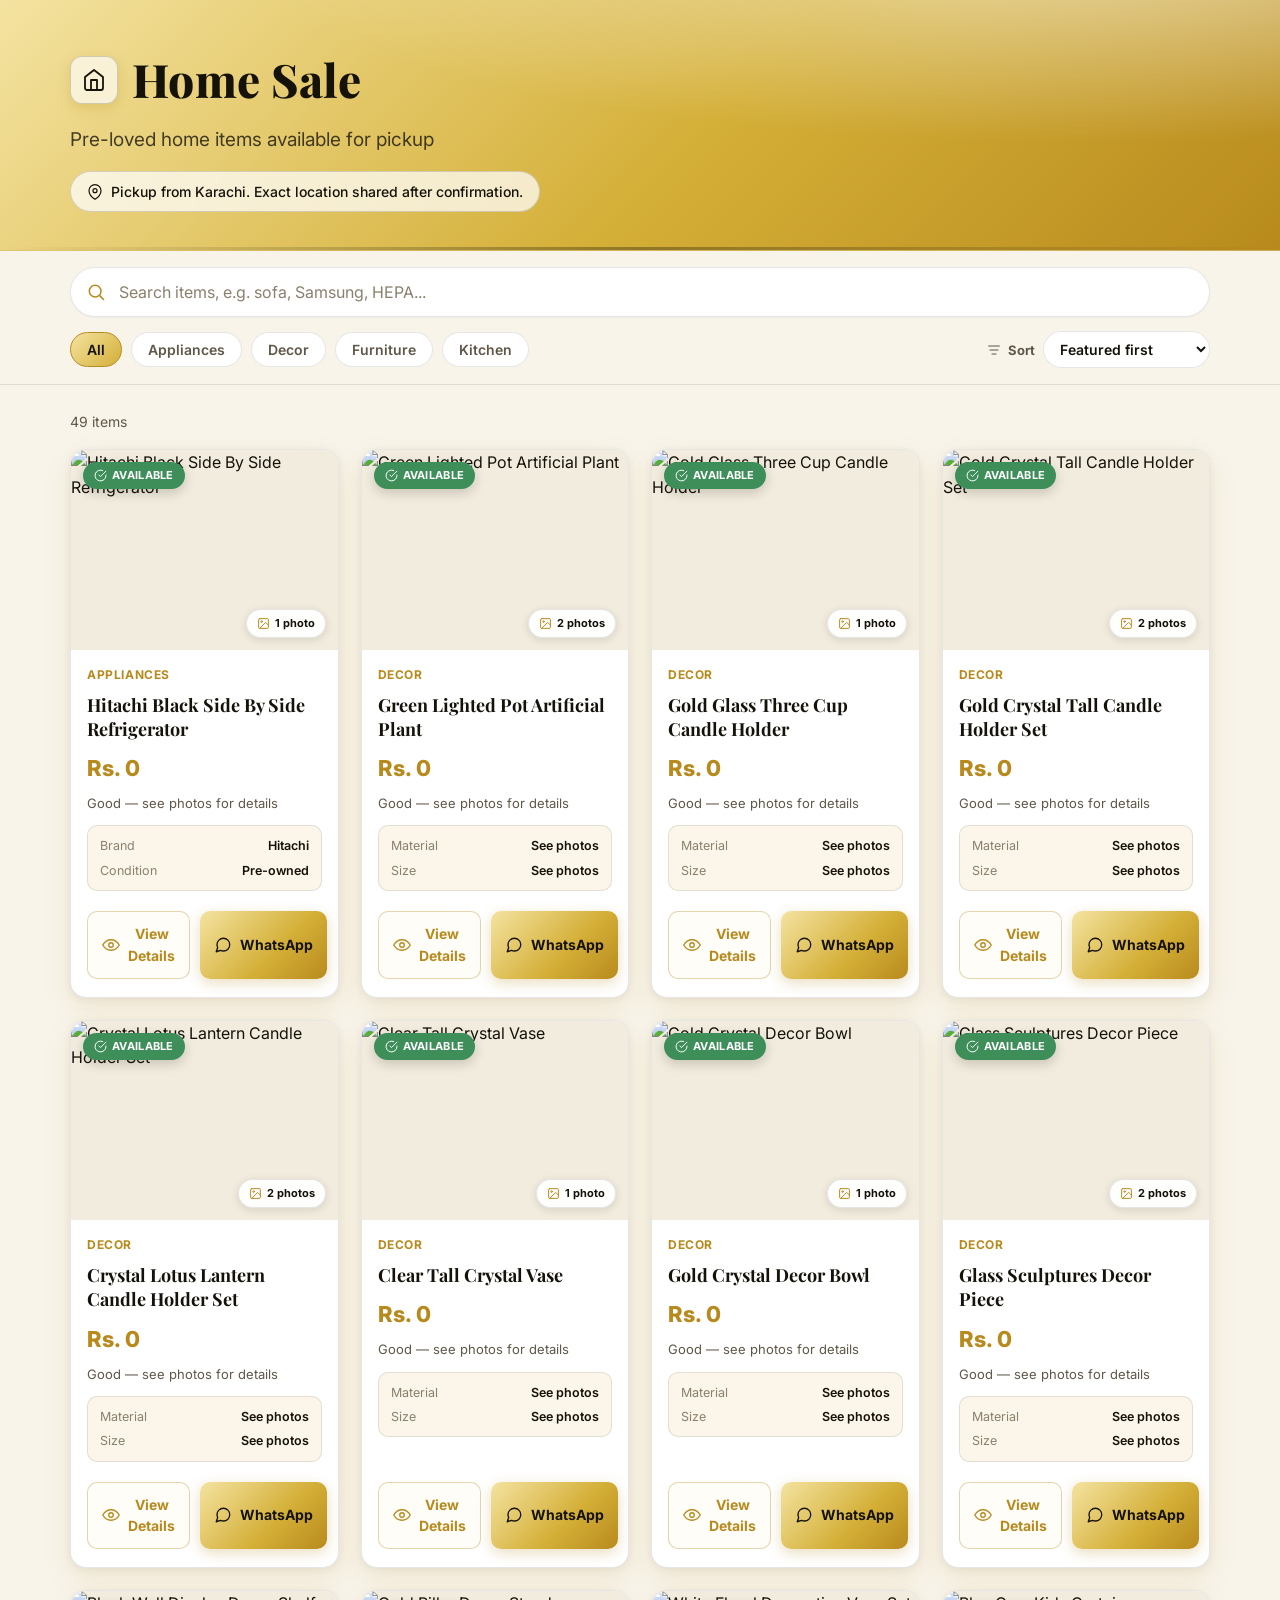
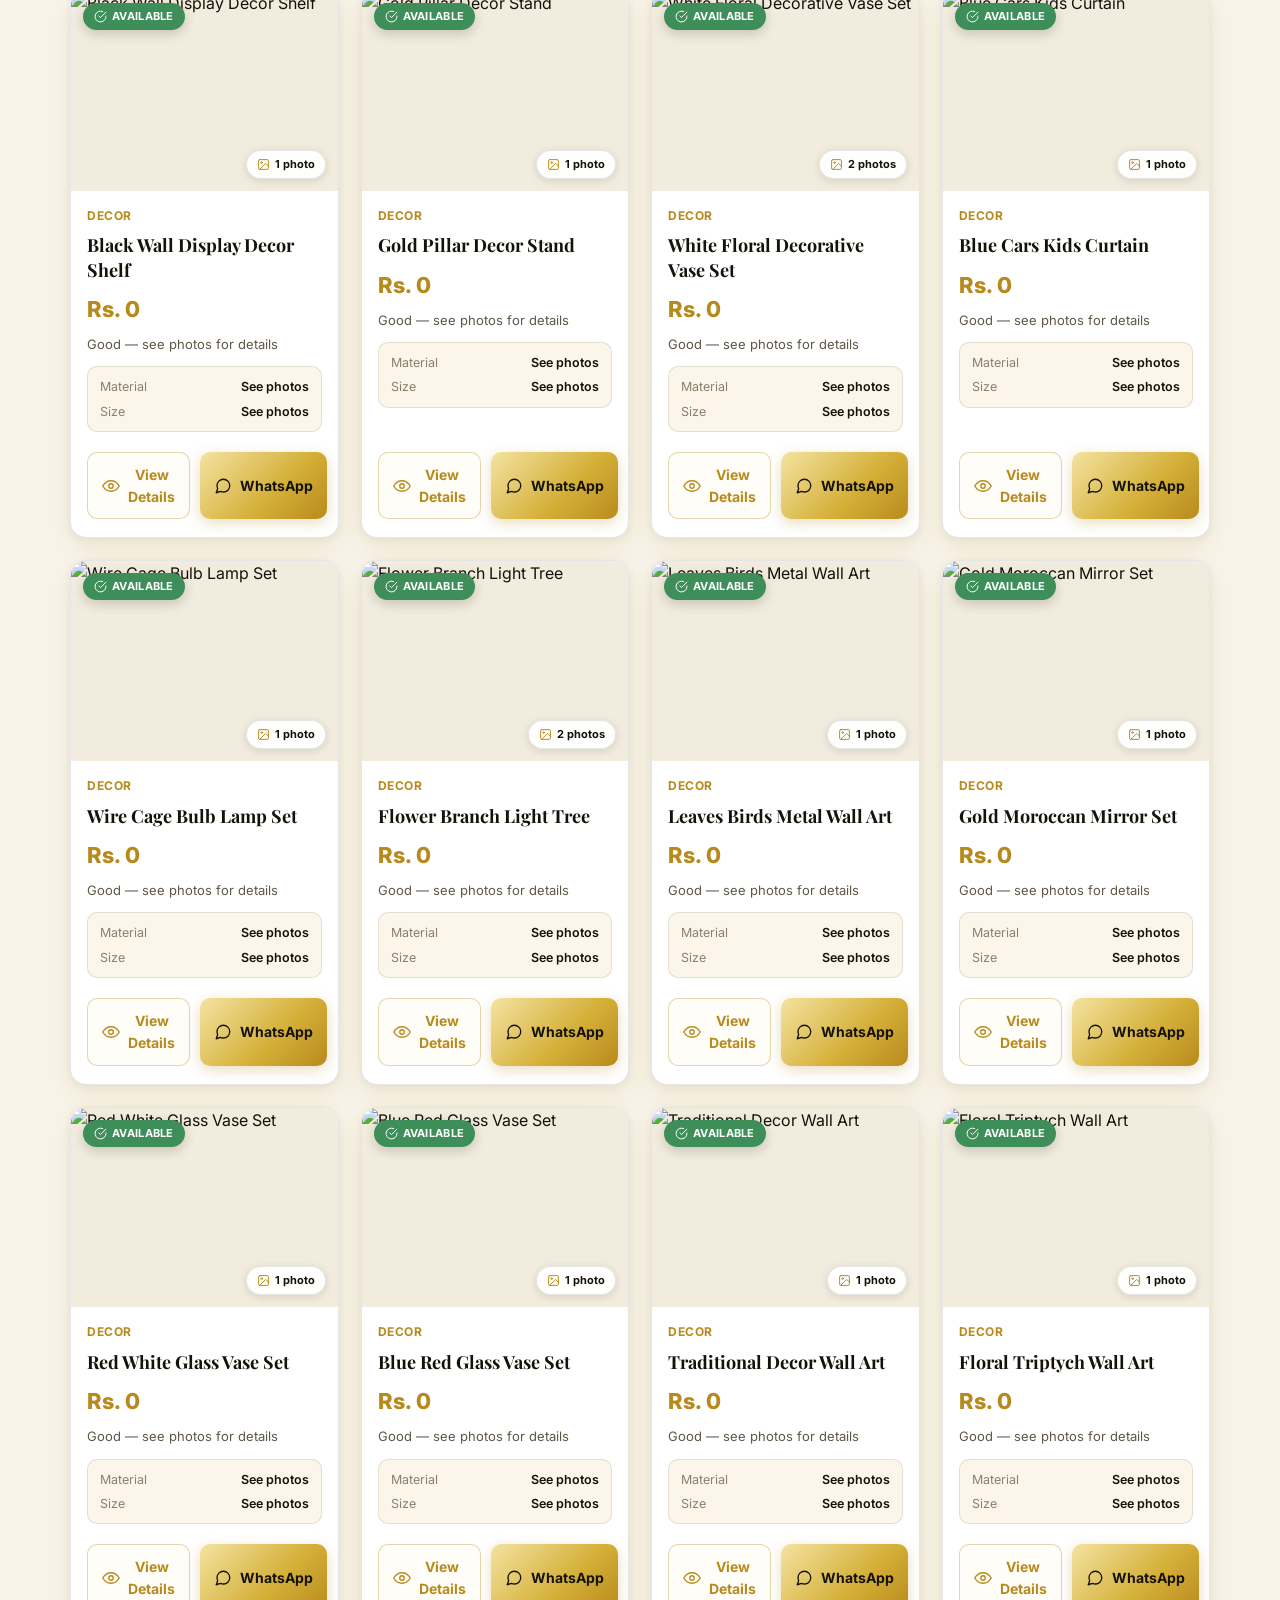
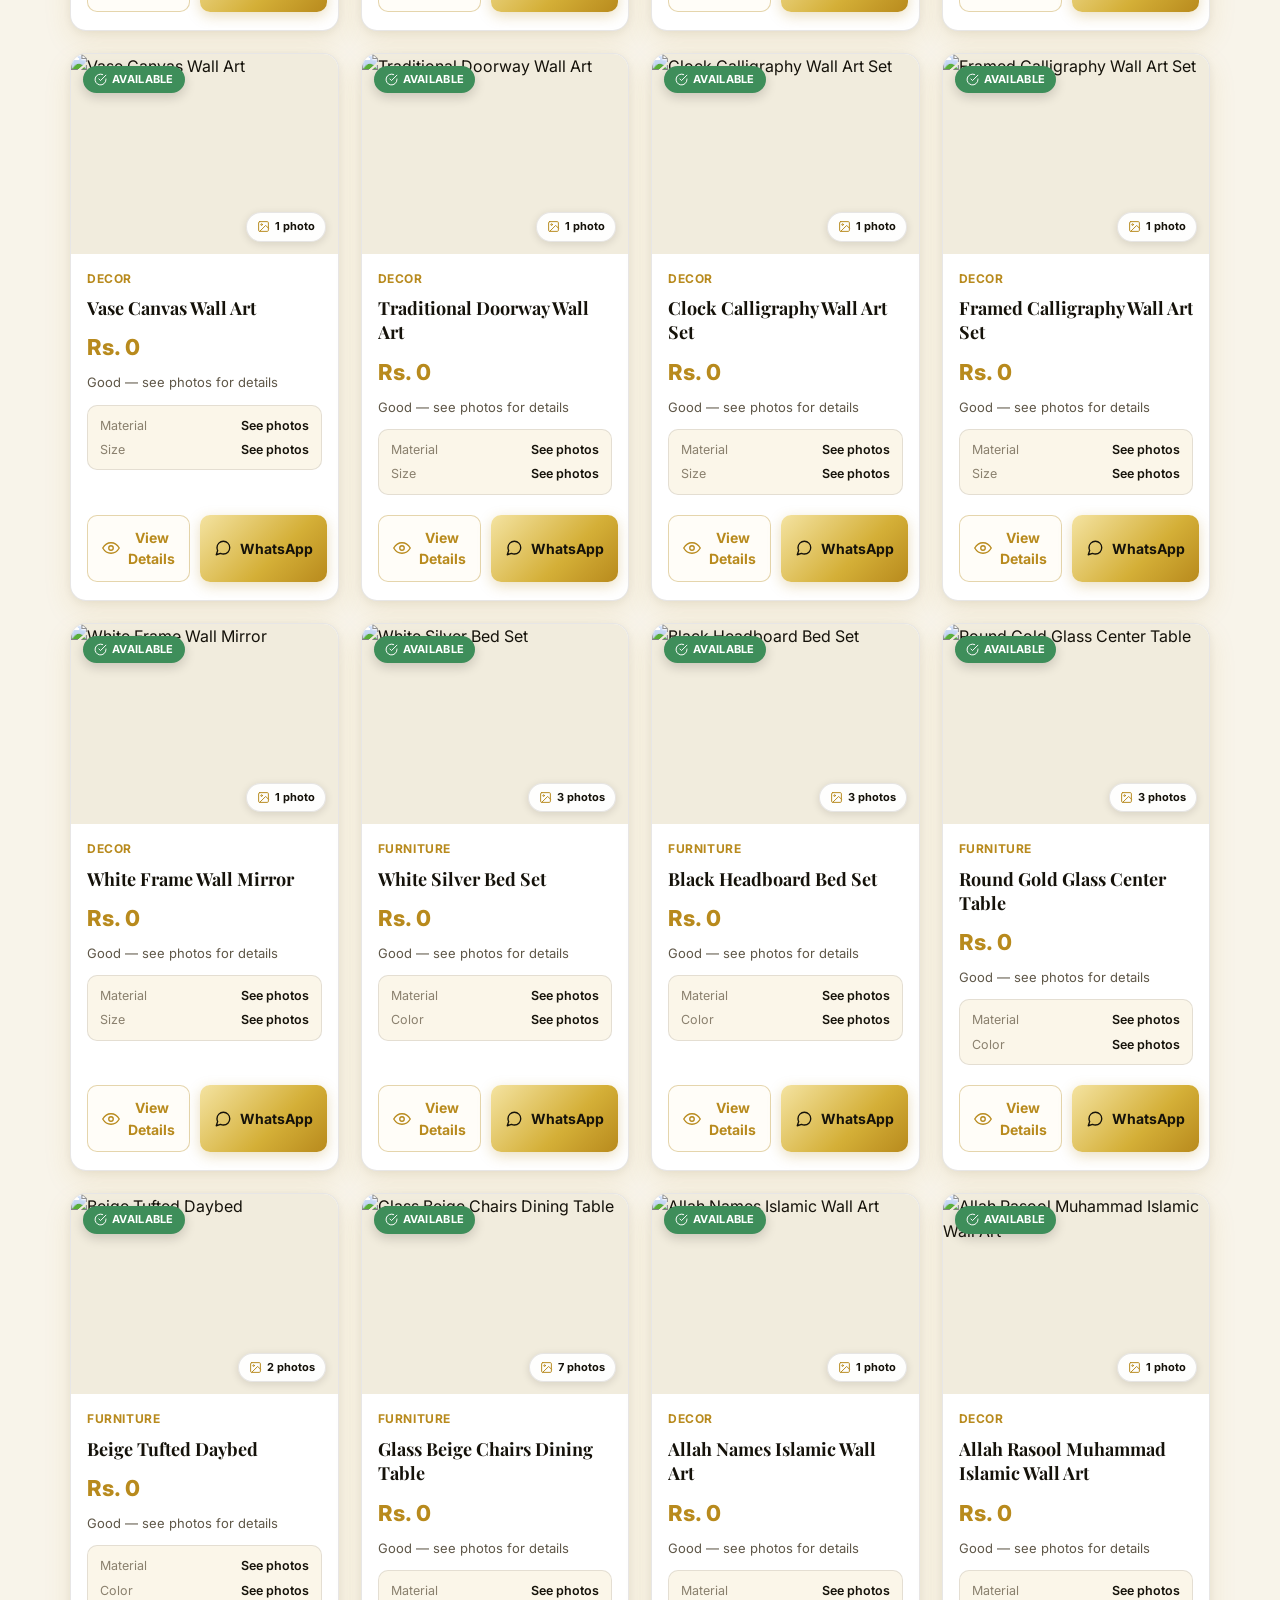
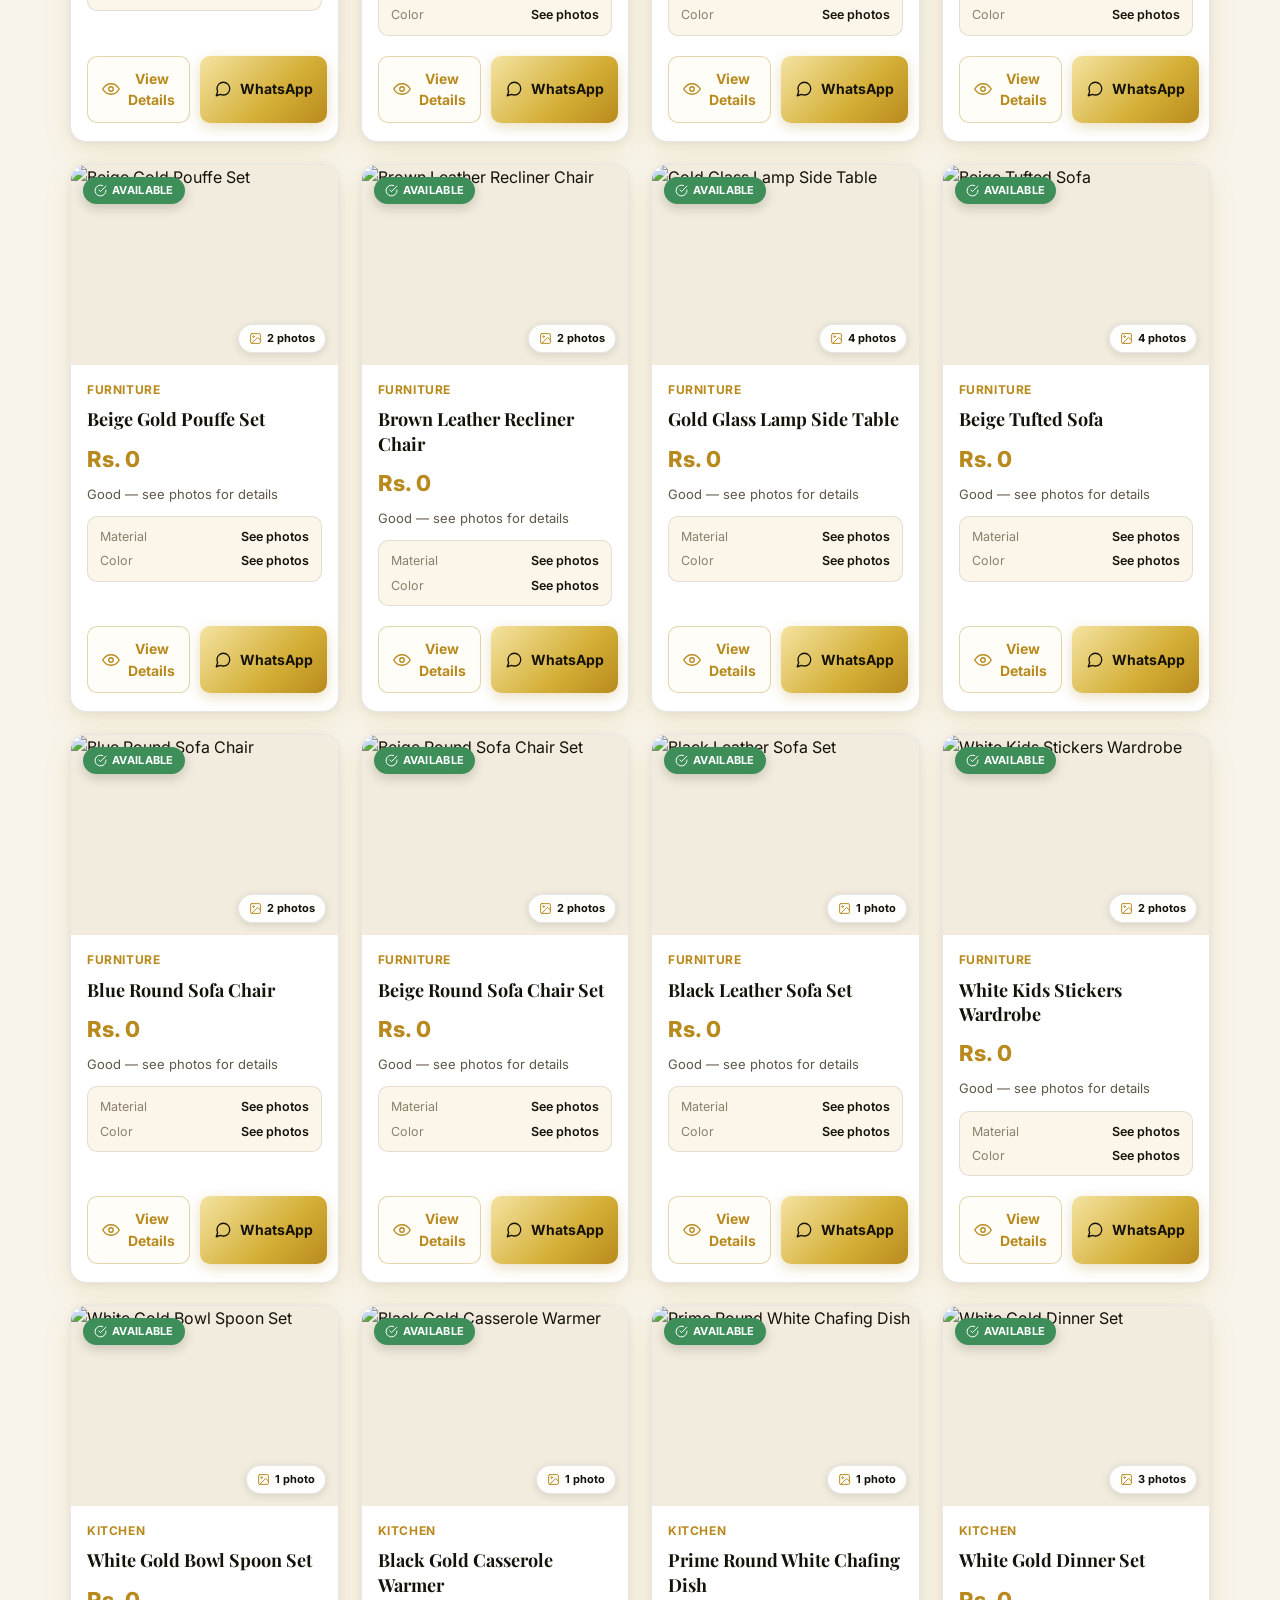
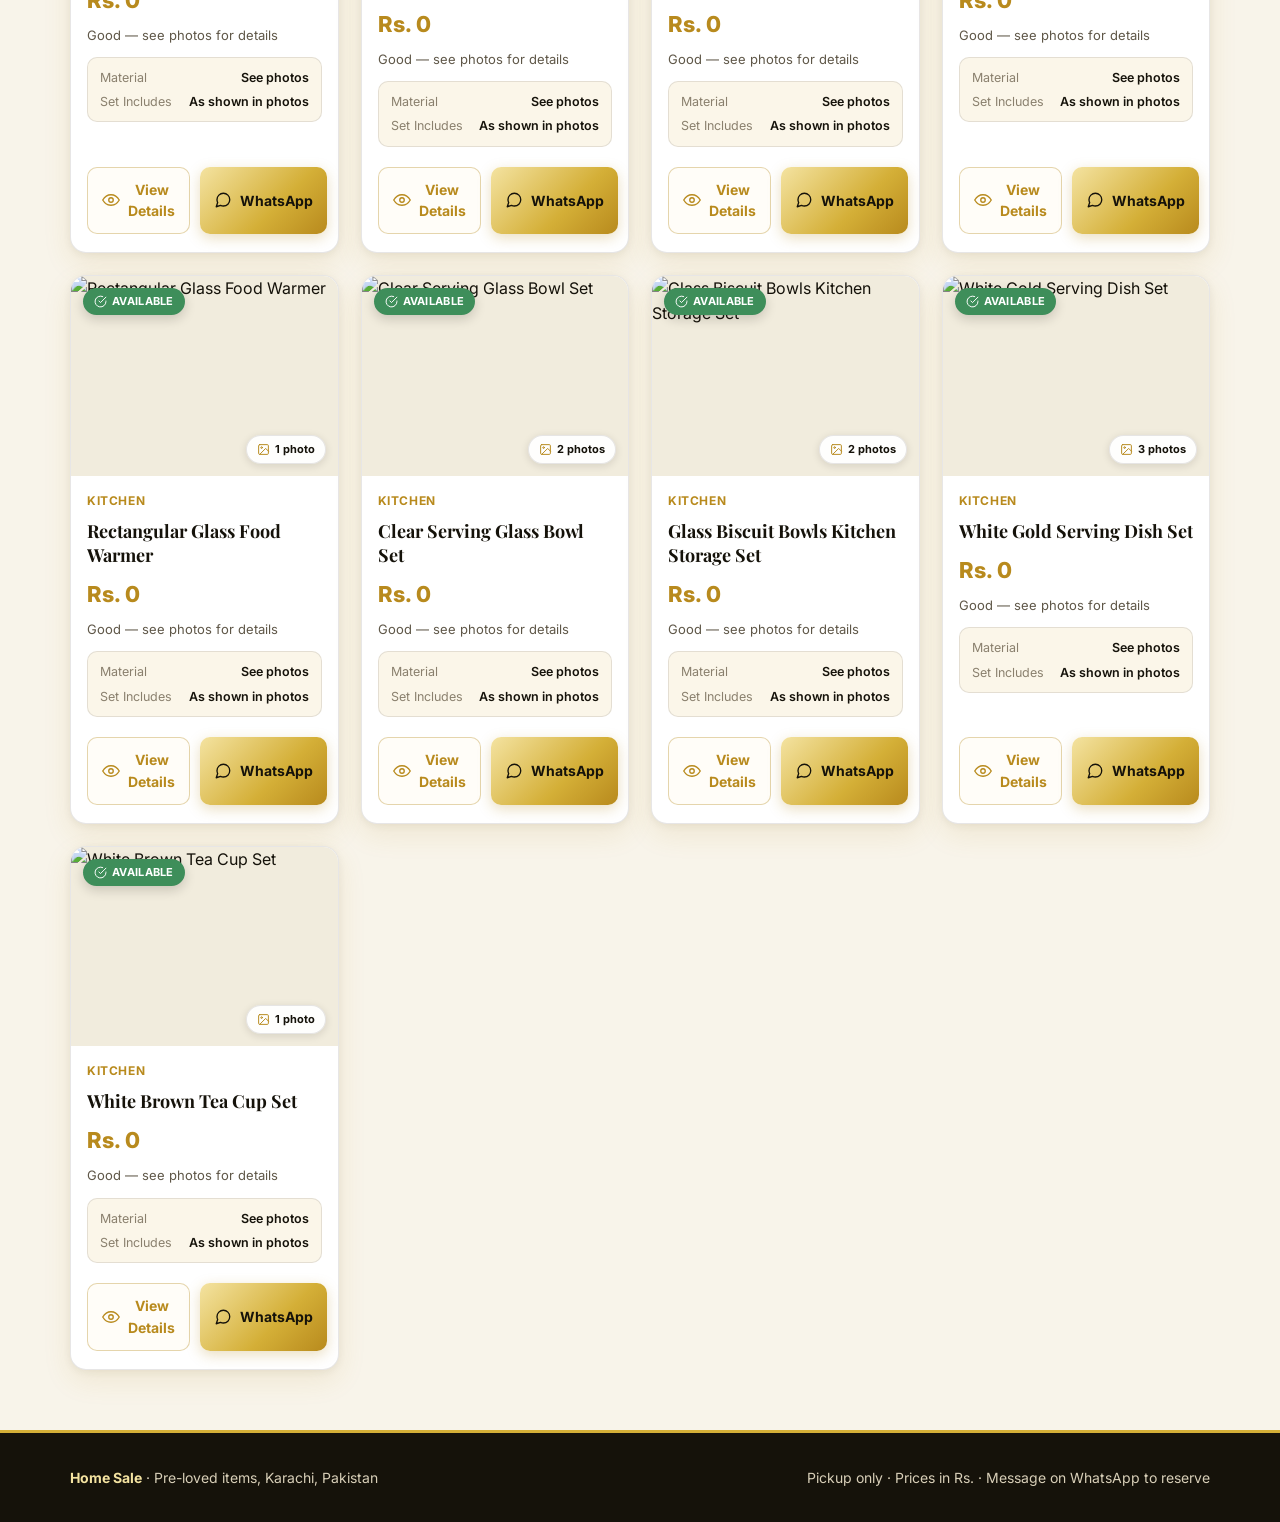
==== index.html @ 19047a4d "Add files via upload" ====
<!DOCTYPE html>
<html lang="en">
<head>
  <meta charset="UTF-8" />
  <meta name="viewport" content="width=device-width, initial-scale=1.0" />
  <title>Home Sale - Pre-loved home items in Karachi</title>
  <meta name="description" content="Pre-loved home items available for pickup in Karachi, Pakistan. Browse furniture, electronics, appliances and more." />
  <link rel="preconnect" href="https://fonts.googleapis.com" />
  <link rel="preconnect" href="https://fonts.gstatic.com" crossorigin />
  <link href="https://fonts.googleapis.com/css2?family=Inter:wght@400;500;600;700&family=Playfair+Display:wght@600;700;800&display=swap" rel="stylesheet" />
  <link rel="stylesheet" href="styles.css" />
</head>
<body>
  <header class="site-header">
    <div class="container">
      <div class="brand-row">
        <span class="brand-badge"><svg class="icon" width="24" height="24" viewBox="0 0 24 24" fill="none" stroke="currentColor" stroke-width="1.8" stroke-linecap="round" stroke-linejoin="round" aria-hidden="true" focusable="false"><path d="M3 9l9-7 9 7v11a2 2 0 0 1-2 2H5a2 2 0 0 1-2-2z"/><path d="M9 22V12h6v10"/></svg></span>
        <h1 class="site-title">Home Sale</h1>
      </div>
      <p class="site-subtitle">Pre-loved home items available for pickup</p>
      <span class="pickup-note" id="pickupNote"><svg class="icon" width="16" height="16" viewBox="0 0 24 24" fill="none" stroke="currentColor" stroke-width="1.8" stroke-linecap="round" stroke-linejoin="round" aria-hidden="true" focusable="false"><path d="M21 10c0 7-9 13-9 13s-9-6-9-13a9 9 0 0 1 18 0z"/><circle cx="12" cy="10" r="3"/></svg> Pickup from Karachi. Exact location shared after confirmation.</span>
    </div>
  </header>

  <section class="controls">
    <div class="container">
      <div class="search-wrap">
        <span class="search-icon"><svg class="icon" width="20" height="20" viewBox="0 0 24 24" fill="none" stroke="currentColor" stroke-width="1.8" stroke-linecap="round" stroke-linejoin="round" aria-hidden="true" focusable="false"><circle cx="11" cy="11" r="7"/><line x1="21" y1="21" x2="16.65" y2="16.65"/></svg></span>
        <input type="search" id="searchInput" placeholder="Search items, e.g. sofa, Samsung, HEPA..." autocomplete="off" />
      </div>
      <div class="controls-row">
        <div class="category-filters" id="categoryFilters"></div>
        <div class="sort-wrap">
          <label for="sortSelect"><svg class="icon" width="16" height="16" viewBox="0 0 24 24" fill="none" stroke="currentColor" stroke-width="1.8" stroke-linecap="round" stroke-linejoin="round" aria-hidden="true" focusable="false"><path d="M4 6h16M6 12h12M9 18h6"/></svg> Sort</label>
          <select id="sortSelect">
            <option value="featured">Featured first</option>
            <option value="price-asc">Price: low to high</option>
            <option value="price-desc">Price: high to low</option>
            <option value="newest">Newest first</option>
            <option value="available">Available first</option>
          </select>
        </div>
      </div>
    </div>
  </section>

  <main class="container">
    <p class="results-meta" id="resultsMeta"></p>
    <div class="product-grid" id="productGrid">
      <div class="state-msg"><h3>Loading items...</h3></div>
    </div>
  </main>

  <footer class="site-footer">
    <div class="container footer-inner">
      <div><strong>Home Sale</strong> &middot; Pre-loved items, Karachi, Pakistan</div>
      <div>Pickup only &middot; Prices in Rs. &middot; Message on WhatsApp to reserve</div>
    </div>
  </footer>

  <script src="icons.js"></script>
  <script src="script.js"></script>
</body>
</html>
---- styles.css ----
:root {
  /* Light luxury base */
  --bg: #F8F4EA;
  --surface: #FFFFFF;
  --surface-2: #FFFDF8;
  --elev: #FBF6E9;

  /* Gold system */
  --gold: #D4AF37;
  --gold-deep: #B88A1D;
  --gold-soft: #F4E3A1;
  --champagne: #EAD28A;
  --gold-tint: rgba(212, 175, 55, 0.12);
  --gold-tint-2: rgba(212, 175, 55, 0.20);

  /* Ink / text */
  --ink: #15120A;
  --muted: #5F5748;
  --muted-2: #8A806E;

  /* Borders + shadows */
  --line: rgba(21, 18, 10, 0.10);
  --line-soft: rgba(21, 18, 10, 0.08);
  --line-gold: rgba(180, 138, 29, 0.35);
  --gold-shadow: rgba(180, 138, 29, 0.18);

  /* Status */
  --available: #3E8E5A;
  --reserved: #C99A2E;
  --sold: #B0413A;

  --whatsapp: linear-gradient(135deg, #F4E3A1 0%, #D4AF37 60%, #B88A1D 100%);

  --shadow: 0 10px 28px rgba(180, 138, 29, 0.12), 0 2px 8px rgba(21, 18, 10, 0.06);
  --shadow-lg: 0 20px 50px rgba(180, 138, 29, 0.22), 0 6px 16px rgba(21, 18, 10, 0.08);
  --radius: 16px;
  --radius-sm: 10px;
  --maxw: 1180px;
  --font-heading: "Playfair Display", Georgia, "Times New Roman", serif;
  --font-body: "Inter", Arial, sans-serif;
}

* { box-sizing: border-box; }

html { scroll-behavior: smooth; }

body {
  margin: 0;
  font-family: var(--font-body);
  color: var(--ink);
  background: var(--bg);
  line-height: 1.55;
  -webkit-font-smoothing: antialiased;
  overflow-x: clip;
}

img { display: block; max-width: 100%; }
a { color: inherit; text-decoration: none; }
button { font-family: var(--font-body); cursor: pointer; }

h1, h2, h3 {
  font-family: var(--font-heading);
  font-weight: 700;
}

.container {
  width: 100%;
  max-width: var(--maxw);
  margin: 0 auto;
  padding: 0 20px;
}

/* ---------- Icons ---------- */
.icon {
  display: inline-block;
  vertical-align: middle;
  flex: 0 0 auto;
}

/* ---------- Header / hero ---------- */
.site-header {
  position: relative;
  background:
    radial-gradient(120% 140% at 85% -20%, rgba(255, 255, 255, 0.55), transparent 55%),
    linear-gradient(135deg, #F4E3A1 0%, #D4AF37 55%, #B88A1D 100%);
  color: var(--ink);
  padding: 44px 0 38px;
  overflow: hidden;
  border-bottom: 1px solid var(--line-gold);
}
.site-header::after {
  content: "";
  position: absolute;
  left: 0;
  bottom: 0;
  width: 100%;
  height: 3px;
  background: linear-gradient(90deg, transparent, #15120A, transparent);
  opacity: 0.35;
}
.brand-row {
  display: flex;
  align-items: center;
  gap: 14px;
  margin-bottom: 10px;
}
.brand-badge {
  display: inline-flex;
  align-items: center;
  justify-content: center;
  width: 48px;
  height: 48px;
  border-radius: 12px;
  background: rgba(255, 255, 255, 0.65);
  border: 1px solid rgba(21, 18, 10, 0.18);
  color: #15120A;
  box-shadow: 0 4px 12px rgba(180, 138, 29, 0.25);
}
.site-title {
  margin: 0;
  font-family: var(--font-heading);
  font-size: clamp(30px, 5vw, 46px);
  font-weight: 800;
  letter-spacing: 0.3px;
  color: #15120A;
}
.site-subtitle {
  margin: 4px 0 16px;
  font-size: clamp(15px, 2.6vw, 19px);
  color: rgba(21, 18, 10, 0.78);
  max-width: 640px;
}
.pickup-note {
  display: inline-flex;
  align-items: center;
  gap: 8px;
  background: rgba(255, 255, 255, 0.72);
  border: 1px solid rgba(21, 18, 10, 0.16);
  color: #15120A;
  padding: 9px 16px;
  border-radius: 999px;
  font-size: 14px;
  font-weight: 500;
}

/* ---------- Controls ---------- */
.controls {
  position: sticky;
  top: 0;
  z-index: 20;
  background: rgba(248, 244, 234, 0.92);
  backdrop-filter: blur(10px);
  border-bottom: 1px solid var(--line);
  padding: 16px 0;
  margin-bottom: 26px;
}
.search-wrap { position: relative; margin-bottom: 14px; }
.search-wrap .search-icon {
  position: absolute;
  left: 16px;
  top: 50%;
  transform: translateY(-50%);
  color: var(--gold-deep);
  display: inline-flex;
  pointer-events: none;
}
#searchInput {
  width: 100%;
  padding: 14px 16px 14px 48px;
  font-size: 16px;
  color: var(--ink);
  border: 1px solid var(--line);
  border-radius: 999px;
  background: var(--surface);
  outline: none;
  box-shadow: 0 1px 2px rgba(21, 18, 10, 0.04);
  transition: border-color .2s, box-shadow .2s;
}
#searchInput::placeholder { color: var(--muted-2); }
#searchInput:focus {
  border-color: var(--gold);
  box-shadow: 0 0 0 4px var(--gold-tint);
}
.controls-row {
  display: flex;
  flex-wrap: wrap;
  gap: 12px;
  align-items: center;
  justify-content: space-between;
}
.category-filters {
  display: flex;
  flex-wrap: wrap;
  gap: 9px;
  flex: 1;
}
.chip {
  border: 1px solid var(--line);
  background: var(--surface);
  color: var(--muted);
  padding: 8px 16px;
  border-radius: 999px;
  font-size: 14px;
  font-weight: 600;
  transition: all .18s ease;
  white-space: nowrap;
}
.chip:hover { border-color: var(--gold); color: var(--gold-deep); }
.chip.active {
  background: linear-gradient(135deg, var(--gold-soft), var(--gold));
  border-color: var(--gold-deep);
  color: #15120A;
}
.sort-wrap {
  display: flex;
  align-items: center;
  gap: 8px;
  white-space: nowrap;
}
.sort-wrap label {
  display: inline-flex;
  align-items: center;
  gap: 6px;
  font-size: 13px;
  font-weight: 700;
  color: var(--muted);
}
.sort-wrap select {
  width: auto;
  padding: 8px 12px;
  border-radius: 999px;
  font-weight: 600;
  font-size: 14px;
}

.results-meta {
  color: var(--muted);
  font-size: 14px;
  margin: 0 0 16px;
}

/* ---------- Product grid ---------- */
.product-grid {
  display: grid;
  grid-template-columns: repeat(auto-fill, minmax(260px, 1fr));
  gap: 22px;
  padding-bottom: 60px;
}
.card {
  background: var(--surface);
  border: 1px solid var(--line);
  border-radius: var(--radius);
  overflow: hidden;
  display: flex;
  flex-direction: column;
  box-shadow: var(--shadow);
  transition: transform .22s ease, box-shadow .22s ease, border-color .22s ease;
}
.card:hover {
  transform: translateY(-6px);
  box-shadow: var(--shadow-lg);
  border-color: var(--line-gold);
}
.card-media {
  position: relative;
  aspect-ratio: 4 / 3;
  background: #F1ECDD;
  cursor: pointer;
  overflow: hidden;
}
.card-media img {
  width: 100%;
  height: 100%;
  object-fit: cover;
  object-position: center;
  display: block;
  transition: transform .35s ease;
}
.card-photo-count {
  position: absolute;
  bottom: 12px;
  right: 12px;
  display: inline-flex;
  align-items: center;
  gap: 5px;
  padding: 5px 10px;
  border-radius: 999px;
  font-size: 11px;
  font-weight: 700;
  color: var(--ink);
  background: rgba(255, 255, 255, 0.92);
  border: 1px solid var(--line);
  box-shadow: 0 2px 8px rgba(21, 18, 10, 0.12);
}
.card-photo-count .icon { color: var(--gold-deep); flex-shrink: 0; }
.card:hover .card-media img { transform: scale(1.05); }

.status-badge {
  position: absolute;
  top: 12px;
  left: 12px;
  display: inline-flex;
  align-items: center;
  gap: 5px;
  padding: 5px 11px;
  border-radius: 999px;
  font-size: 11px;
  font-weight: 700;
  color: #fff;
  letter-spacing: .3px;
  text-transform: uppercase;
  box-shadow: 0 4px 12px rgba(21,18,10,.18);
}
.status-available { background: var(--available); }
.status-reserved { background: var(--reserved); }
.status-sold { background: var(--sold); }

.featured-tag {
  position: absolute;
  top: 12px;
  right: 12px;
  display: inline-flex;
  align-items: center;
  gap: 5px;
  padding: 5px 11px;
  border-radius: 999px;
  font-size: 11px;
  font-weight: 800;
  letter-spacing: .3px;
  text-transform: uppercase;
  color: #15120A;
  background: linear-gradient(135deg, var(--gold-soft), var(--gold));
  border: 1px solid var(--gold-deep);
  box-shadow: 0 4px 12px rgba(180,138,29,.28);
}

.card-body {
  padding: 16px 16px 18px;
  display: flex;
  flex-direction: column;
  gap: 8px;
  flex: 1;
}
.card-category {
  font-size: 12px;
  font-weight: 700;
  color: var(--gold-deep);
  text-transform: uppercase;
  letter-spacing: .6px;
}
.card-title {
  margin: 0;
  font-family: var(--font-heading);
  font-size: 18px;
  font-weight: 700;
  line-height: 1.35;
  cursor: pointer;
  color: var(--ink);
  overflow-wrap: anywhere;
  display: -webkit-box;
  -webkit-line-clamp: 2;
  -webkit-box-orient: vertical;
  overflow: hidden;
}
.card-title:hover { color: var(--gold-deep); }
.card-condition {
  font-size: 13px;
  color: var(--muted);
  margin: 0;
}
.card-price {
  font-size: 22px;
  font-weight: 800;
  margin-top: 2px;
  color: var(--gold-deep);
  font-family: var(--font-body);
}
.card-price .cur { font-size: 14px; color: var(--muted); font-weight: 700; }
.card-specs {
  list-style: none;
  margin: 4px 0 2px;
  padding: 10px 12px;
  display: grid;
  gap: 5px;
  background: var(--elev);
  border: 1px solid var(--line);
  border-radius: 10px;
  font-size: 12.5px;
}
.card-specs li {
  display: flex;
  justify-content: space-between;
  gap: 10px;
}
.card-specs li span { color: var(--muted-2); }
.card-specs li strong {
  color: var(--ink);
  font-weight: 600;
  text-align: right;
  overflow: hidden;
  text-overflow: ellipsis;
  white-space: nowrap;
  max-width: 60%;
}
.card-actions {
  display: flex;
  gap: 10px;
  margin-top: auto;
  padding-top: 10px;
}

/* ---------- Buttons ---------- */
.btn {
  border: none;
  border-radius: var(--radius-sm);
  padding: 11px 14px;
  font-size: 14px;
  font-weight: 700;
  display: inline-flex;
  align-items: center;
  justify-content: center;
  gap: 8px;
  transition: transform .12s ease, background .2s ease, border-color .2s, color .2s, box-shadow .2s;
  flex: 1;
  text-align: center;
}
.btn:active { transform: scale(.97); }
.btn svg { width: 18px; height: 18px; }

.btn-primary {
  background: var(--surface-2);
  color: var(--gold-deep);
  border: 1px solid var(--line-gold);
}
.btn-primary:hover {
  background: var(--gold-tint);
  border-color: var(--gold);
  color: var(--gold-deep);
}
.btn-outline {
  background: transparent;
  color: var(--muted);
  border: 1px solid var(--line);
}
.btn-outline:hover { border-color: var(--gold); color: var(--gold-deep); }
.btn-whatsapp {
  background: var(--whatsapp);
  color: #15120A;
  box-shadow: 0 4px 14px rgba(180, 138, 29, 0.28);
}
.btn-whatsapp:hover { filter: brightness(1.05); }
.btn-disabled,
.btn:disabled {
  background: #EDE7D8 !important;
  color: var(--muted-2) !important;
  border: 1px solid var(--line) !important;
  cursor: not-allowed;
  pointer-events: none;
  box-shadow: none !important;
}
.btn-lg { padding: 14px 22px; font-size: 16px; }
.btn-lg svg { width: 20px; height: 20px; }

/* ---------- Empty / error states ---------- */
.state-msg {
  grid-column: 1 / -1;
  text-align: center;
  padding: 60px 20px;
  color: var(--muted);
}
.state-msg h3 { color: var(--ink); margin: 0 0 8px; }

/* ---------- Footer (premium dark contrast strip) ---------- */
.site-footer {
  background: #15120A;
  color: #D8CFB8;
  padding: 34px 0;
  font-size: 14px;
  border-top: 3px solid var(--gold);
}
.site-footer strong { color: var(--gold-soft); }
.footer-inner {
  display: flex;
  flex-wrap: wrap;
  gap: 10px 26px;
  justify-content: space-between;
  align-items: center;
}

/* ---------- Topbar (product/admin) ---------- */
.topbar {
  background: var(--surface);
  border-bottom: 1px solid var(--line);
  padding: 14px 0;
  position: sticky;
  top: 0;
  z-index: 20;
  box-shadow: 0 1px 0 rgba(21,18,10,0.03);
}
.topbar-inner {
  display: flex;
  align-items: center;
  justify-content: space-between;
  gap: 12px;
}
.brand-mini {
  font-weight: 800;
  font-size: 18px;
  color: var(--gold-deep);
  display: inline-flex;
  align-items: center;
  gap: 8px;
}

/* ---------- Product page ---------- */
.product-layout {
  display: grid;
  grid-template-columns: 1fr;
  gap: 36px;
  padding: 32px 0 24px;
}
@media (min-width: 880px) {
  .product-layout { grid-template-columns: 1.05fr 1fr; align-items: start; }
}

.gallery-main {
  position: relative;
  aspect-ratio: 4 / 3;
  background: var(--surface-2);
  border: 1px solid var(--line);
  border-radius: var(--radius);
  overflow: hidden;
  box-shadow: var(--shadow);
  cursor: zoom-in;
}
.gallery-main img {
  width: 100%;
  height: 100%;
  object-fit: contain;
  object-position: center;
  display: block;
}
.gallery-count {
  display: inline-flex;
  align-items: center;
  gap: 7px;
  margin: 10px 0 0;
  font-size: 13px;
  font-weight: 600;
  color: var(--muted);
}
.gallery-count .icon { color: var(--gold-deep); flex-shrink: 0; }
.zoom-hint {
  position: absolute;
  bottom: 12px;
  right: 12px;
  display: inline-flex;
  align-items: center;
  gap: 6px;
  background: rgba(255,255,255,0.85);
  border: 1px solid var(--line);
  color: var(--gold-deep);
  font-size: 12px;
  font-weight: 600;
  padding: 6px 12px;
  border-radius: 999px;
}
.thumbs {
  display: flex;
  gap: 10px;
  margin-top: 12px;
  flex-wrap: wrap;
}
.thumb {
  width: 72px;
  height: 72px;
  flex: 0 0 72px;
  border-radius: 10px;
  overflow: hidden;
  border: 2px solid var(--line);
  cursor: pointer;
  background: #F1ECDD;
  transition: border-color .18s;
}
.thumb img {
  width: 100%;
  height: 100%;
  object-fit: cover;
  object-position: center;
  display: block;
}
.thumb.active { border-color: var(--gold); }

.product-info h1 {
  margin: 0 0 6px;
  font-family: var(--font-heading);
  font-size: clamp(24px, 4vw, 34px);
  font-weight: 800;
  letter-spacing: -0.3px;
  color: var(--ink);
  overflow-wrap: anywhere;
}
.product-meta-row {
  display: flex;
  align-items: center;
  flex-wrap: wrap;
  gap: 12px;
  margin-bottom: 16px;
}
.pill-category {
  font-size: 12px;
  font-weight: 700;
  color: var(--gold-deep);
  background: var(--gold-tint);
  border: 1px solid var(--line-gold);
  padding: 5px 12px;
  border-radius: 999px;
  text-transform: uppercase;
  letter-spacing: .5px;
}
.status-inline {
  display: inline-flex;
  align-items: center;
  gap: 6px;
  padding: 5px 12px;
  border-radius: 999px;
  font-size: 12px;
  font-weight: 700;
  color: #fff;
  text-transform: uppercase;
}

/* Price card */
.price-card {
  background: linear-gradient(180deg, var(--surface) 0%, var(--surface-2) 100%);
  border: 1px solid var(--line-gold);
  border-radius: var(--radius);
  box-shadow: var(--shadow);
  padding: 18px 18px 16px;
  margin: 6px 0 20px;
}
.product-price {
  font-size: 32px;
  font-weight: 800;
  margin: 0 0 12px;
  color: var(--gold-deep);
  font-family: var(--font-body);
}
.product-price .cur { font-size: 18px; color: var(--muted); }
.price-card-cta .btn { width: 100%; }
.price-card-note {
  display: flex;
  align-items: center;
  gap: 8px;
  margin: 12px 0 0;
  font-size: 13px;
  color: var(--gold-deep);
}

.section-block { margin: 22px 0; }
.section-block h2 {
  font-size: 14px;
  font-family: var(--font-heading);
  text-transform: uppercase;
  letter-spacing: .6px;
  color: var(--gold-deep);
  margin: 0 0 8px;
}
.section-block p { margin: 0; color: var(--ink); }

.specs-table {
  width: 100%;
  border-collapse: collapse;
  border: 1px solid var(--line);
  border-radius: var(--radius-sm);
  overflow: hidden;
}
.specs-table td {
  padding: 11px 14px;
  border-bottom: 1px solid var(--line);
  font-size: 14px;
  color: var(--ink);
}
.specs-table tr:last-child td { border-bottom: none; }
.specs-table td:first-child {
  font-weight: 700;
  color: var(--muted);
  width: 42%;
  background: var(--elev);
}

.product-cta {
  display: flex;
  gap: 12px;
  flex-wrap: wrap;
  margin-top: 8px;
}
.product-cta .btn { flex: 1 1 200px; }

/* Similar items */
.similar-section {
  border-top: 1px solid var(--line);
  padding: 32px 0 64px;
}
.similar-heading {
  font-size: 20px;
  font-family: var(--font-heading);
  font-weight: 800;
  margin: 0 0 18px;
  color: var(--ink);
}
.similar-grid {
  display: grid;
  grid-template-columns: repeat(auto-fill, minmax(180px, 1fr));
  gap: 18px;
}
.similar-card {
  background: var(--surface);
  border: 1px solid var(--line);
  border-radius: var(--radius);
  overflow: hidden;
  box-shadow: var(--shadow);
  transition: transform .2s ease, box-shadow .2s ease, border-color .2s;
}
.similar-card:hover {
  transform: translateY(-4px);
  box-shadow: var(--shadow-lg);
  border-color: var(--line-gold);
}
.similar-media {
  position: relative;
  aspect-ratio: 4 / 3;
  background: #F1ECDD;
  overflow: hidden;
}
.similar-media img {
  width: 100%;
  height: 100%;
  object-fit: cover;
  object-position: center;
  display: block;
}
.similar-body { padding: 12px 14px 14px; }
.similar-body h3 {
  margin: 0 0 6px;
  font-family: var(--font-heading);
  font-size: 15px;
  font-weight: 700;
  line-height: 1.3;
  color: var(--ink);
  overflow-wrap: anywhere;
}
.similar-price { font-weight: 800; font-size: 17px; color: var(--gold-deep); font-family: var(--font-body); }
.similar-price .cur { font-size: 12px; color: var(--muted); }

/* ---------- Lightbox (kept dark for photo focus) ---------- */
.lightbox {
  position: fixed;
  inset: 0;
  background: rgba(6, 6, 4, 0.94);
  z-index: 100;
  display: none;
  align-items: center;
  justify-content: center;
  padding: 20px;
}
.lightbox.open { display: flex; }
.lightbox img {
  max-width: 92vw;
  max-height: 82vh;
  object-fit: contain;
  border-radius: 8px;
  user-select: none;
  box-shadow: 0 20px 60px rgba(0,0,0,0.6);
}
.lb-btn {
  position: absolute;
  background: rgba(212, 175, 55, 0.16);
  border: 1px solid var(--gold);
  color: var(--gold-soft);
  width: 52px;
  height: 52px;
  border-radius: 50%;
  display: flex;
  align-items: center;
  justify-content: center;
  transition: background .2s, color .2s;
}
.lb-btn:hover { background: var(--gold); color: #15120A; }
.lb-btn svg { width: 24px; height: 24px; }
.lb-close { top: 20px; right: 20px; }
.lb-prev { left: 20px; top: 50%; transform: translateY(-50%); }
.lb-next { right: 20px; top: 50%; transform: translateY(-50%); }
.lb-counter {
  position: absolute;
  bottom: 22px;
  left: 50%;
  transform: translateX(-50%);
  color: var(--gold-soft);
  font-size: 14px;
  background: rgba(212, 175, 55, 0.14);
  border: 1px solid rgba(212, 175, 55, 0.3);
  padding: 6px 14px;
  border-radius: 999px;
}
@media (max-width: 600px) {
  .lb-btn { width: 44px; height: 44px; }
  .lb-btn svg { width: 20px; height: 20px; }
  .lb-prev { left: 8px; }
  .lb-next { right: 8px; }
}

/* ---------- Admin ---------- */
.admin-wrap { padding: 28px 0 80px; }
.admin-header {
  display: flex;
  flex-wrap: wrap;
  gap: 12px;
  justify-content: space-between;
  align-items: center;
  margin-bottom: 8px;
}
.admin-header h1 { margin: 0; font-family: var(--font-heading); font-size: 26px; font-weight: 800; color: var(--gold-deep); }
.admin-sub { color: var(--muted); font-size: 14px; margin: 0 0 20px; }

.instruction-box {
  background: linear-gradient(180deg, #FFFDF6 0%, var(--gold-tint) 100%);
  border: 1px solid var(--line-gold);
  border-left: 3px solid var(--gold);
  border-radius: var(--radius-sm);
  padding: 14px 16px;
  font-size: 14px;
  color: var(--muted);
  margin: 0 0 20px;
  line-height: 1.55;
}
.instruction-box strong { color: var(--gold-deep); }

.hidden { display: none !important; }

.admin-warnings {
  margin-bottom: 16px;
  padding: 14px 16px;
  border-radius: var(--radius-sm);
  background: #FFF8E6;
  border: 1px solid rgba(180, 138, 29, 0.45);
  color: #6B4E00;
  font-size: 14px;
}
.admin-warnings-inner {
  display: flex;
  gap: 10px;
  align-items: flex-start;
}
.admin-warnings-inner .icon { flex-shrink: 0; margin-top: 2px; color: var(--gold-deep); }
.admin-warnings ul {
  margin: 6px 0 0;
  padding-left: 18px;
  line-height: 1.55;
}
.admin-inline-warn {
  color: #9A6B00;
  font-weight: 600;
  margin-top: 6px;
}
.admin-table .row-actions { flex-wrap: wrap; }

.readiness-panel {
  border: 1px solid var(--line-gold);
  background: linear-gradient(180deg, #FFFDF6 0%, var(--surface) 100%);
}
.readiness-panel.readiness-attention {
  border-color: rgba(180, 138, 29, 0.55);
}
.readiness-head {
  display: flex;
  flex-wrap: wrap;
  align-items: center;
  justify-content: space-between;
  gap: 10px;
  margin-bottom: 14px;
}
.readiness-head h2 {
  margin: 0;
  font-family: var(--font-heading);
  font-size: 17px;
  color: var(--gold-deep);
}
.readiness-grid {
  display: grid;
  gap: 10px;
}
@media (min-width: 640px) {
  .readiness-grid { grid-template-columns: 1fr 1fr; }
}
.readiness-row {
  display: flex;
  gap: 10px;
  align-items: flex-start;
  padding: 10px 12px;
  border-radius: var(--radius-sm);
  border: 1px solid var(--line);
  background: var(--surface);
  font-size: 13px;
}
.readiness-row .icon { flex-shrink: 0; margin-top: 1px; }
.readiness-row strong {
  display: block;
  font-size: 12px;
  text-transform: uppercase;
  letter-spacing: 0.4px;
  color: var(--muted);
  margin-bottom: 3px;
}
.readiness-row span { color: var(--ink); line-height: 1.45; }
.readiness-ok { border-color: rgba(37, 107, 65, 0.35); background: #F4FAF6; }
.readiness-ok .icon { color: var(--available); }
.readiness-warn { border-color: rgba(180, 138, 29, 0.45); background: #FFFBF0; }
.readiness-warn .icon { color: var(--gold-deep); }
.readiness-note { margin: 12px 0 0; line-height: 1.55; }

.replacement-workflow ol.workflow-steps {
  margin: 0;
  padding-left: 22px;
  line-height: 1.75;
  font-size: 14px;
  color: var(--muted);
}
.replacement-workflow h2 {
  margin: 0 0 10px;
  font-family: var(--font-heading);
  font-size: 17px;
  color: var(--gold-deep);
}

.instruction-box code {
  background: rgba(180, 138, 29, 0.14);
  color: var(--gold-deep);
  padding: 1px 6px;
  border-radius: 5px;
  font-size: 13px;
}

.checkbox-line {
  display: flex;
  align-items: center;
  gap: 8px;
  font-size: 14px;
  font-weight: 500;
  color: var(--ink);
  padding: 9px 0;
}
.checkbox-line input { width: auto; accent-color: var(--gold-deep); }

.helper-note {
  background: var(--elev);
  border: 1px solid var(--line);
  border-radius: var(--radius-sm);
  padding: 12px 14px;
  margin-top: 10px;
  font-size: 13px;
  color: var(--muted);
}
.helper-note p { margin: 0 0 6px; }
.helper-note strong { color: var(--gold-deep); }
.helper-note ul { margin: 6px 0 0; padding-left: 18px; }
.helper-note li { margin: 2px 0; }
.helper-note .mono {
  font-family: ui-monospace, "Cascadia Code", Consolas, monospace;
  color: var(--gold-deep);
  background: var(--surface);
  border: 1px solid var(--line);
  border-radius: 6px;
  padding: 8px 10px;
}

.featured-toggle {
  display: inline-flex;
  align-items: center;
  gap: 5px;
  border: 1px solid var(--line);
  background: var(--surface);
  color: var(--muted-2);
  border-radius: 999px;
  padding: 5px 12px;
  font-size: 12px;
  font-weight: 700;
  transition: all .18s ease;
  white-space: nowrap;
}
.featured-toggle:hover { border-color: var(--gold); color: var(--gold-deep); }
.featured-toggle.on {
  background: linear-gradient(135deg, var(--gold-soft), var(--gold));
  border-color: var(--gold-deep);
  color: #15120A;
}

.toolbar {
  display: flex;
  flex-wrap: wrap;
  gap: 10px;
  align-items: center;
  margin-bottom: 18px;
}
.toolbar .grow { flex: 1 1 200px; }

.field {
  display: flex;
  flex-direction: column;
  gap: 5px;
  margin-bottom: 14px;
}
.field label {
  font-size: 13px;
  font-weight: 700;
  color: var(--muted);
}
.field .req { color: var(--sold); }

.meta-hint { margin: 0 0 14px; }
.meta-hint code {
  background: var(--gold-tint);
  color: var(--gold-deep);
  padding: 1px 5px;
  border-radius: 4px;
  font-size: 12px;
}

input, select, textarea {
  font-family: var(--font-body);
  font-size: 14px;
  padding: 10px 12px;
  border: 1px solid var(--line);
  border-radius: var(--radius-sm);
  background: var(--surface);
  color: var(--ink);
  outline: none;
  transition: border-color .2s, box-shadow .2s;
  width: 100%;
}
input::placeholder, textarea::placeholder { color: var(--muted-2); }
input:focus, select:focus, textarea:focus {
  border-color: var(--gold);
  box-shadow: 0 0 0 3px var(--gold-tint);
}
textarea { resize: vertical; min-height: 80px; }

.panel {
  background: var(--surface);
  border: 1px solid var(--line);
  border-radius: var(--radius);
  padding: 20px;
  box-shadow: var(--shadow);
  margin-bottom: 22px;
}
.panel h2 { margin: 0 0 14px; font-family: var(--font-heading); font-size: 18px; color: var(--gold-deep); }

.table-scroll { overflow-x: auto; }
.admin-table {
  width: 100%;
  border-collapse: collapse;
  min-width: 760px;
}
.admin-table th, .admin-table td {
  padding: 10px 12px;
  text-align: left;
  border-bottom: 1px solid var(--line);
  font-size: 14px;
  vertical-align: middle;
  color: var(--ink);
}
.admin-table th {
  font-size: 12px;
  text-transform: uppercase;
  letter-spacing: .4px;
  color: var(--gold-deep);
  background: var(--elev);
}
.admin-table tr:hover td { background: var(--gold-tint); }
.admin-table input, .admin-table select { padding: 7px 9px; font-size: 13px; }
.admin-table .col-price input { width: 100px; }
.admin-table .row-actions { display: flex; gap: 6px; white-space: nowrap; }

.mini-thumb {
  width: 46px; height: 36px; object-fit: cover;
  border-radius: 6px; background: #F1ECDD;
  border: 1px solid var(--line);
}

.btn-sm { padding: 7px 11px; font-size: 13px; flex: 0 0 auto; }
.btn-sm svg { width: 15px; height: 15px; }
.btn-danger {
  background: transparent;
  color: var(--sold);
  border: 1px solid rgba(176, 65, 58, 0.45);
}
.btn-danger:hover { background: var(--sold); color: #fff; border-color: var(--sold); }
.btn-accent {
  background: var(--whatsapp);
  color: #15120A;
  border: none;
  box-shadow: 0 4px 14px rgba(180, 138, 29, 0.28);
}
.btn-accent:hover { filter: brightness(1.05); }

.form-grid {
  display: grid;
  grid-template-columns: 1fr;
  gap: 0 18px;
}
@media (min-width: 640px) {
  .form-grid { grid-template-columns: 1fr 1fr; }
  .form-grid .full { grid-column: 1 / -1; }
}

.status-message {
  display: none;
  align-items: center;
  gap: 8px;
  padding: 12px 16px;
  border-radius: var(--radius-sm);
  font-size: 14px;
  font-weight: 600;
  margin-bottom: 16px;
}
.status-message.show { display: flex; }
.status-message .icon { flex: 0 0 auto; }
.status-message.ok { background: #E7F3EB; color: #256B41; border: 1px solid #B6DcC4; }
.status-message.err { background: #FBEAE8; color: #97362F; border: 1px solid #F0C4C0; }
.status-message.info { background: var(--gold-tint); color: var(--gold-deep); border: 1px solid var(--line-gold); }

.specs-editor .spec-row,
.images-editor .img-row {
  display: flex;
  gap: 10px;
  margin-bottom: 10px;
  align-items: flex-start;
}
.specs-editor .spec-row input { flex: 1; }
.images-editor .img-row-fields { flex: 1; min-width: 0; }
.images-editor .img-row-fields input { width: 100%; }
.img-preview-wrap {
  flex: 0 0 72px;
  width: 72px;
  height: 72px;
  border-radius: 8px;
  overflow: hidden;
  border: 1px solid var(--line);
  background: #F1ECDD;
}
.img-preview {
  width: 100%;
  height: 100%;
  object-fit: cover;
  object-position: center;
  display: block;
}
.img-path-ok { color: #256B41; }
.img-path-warn { color: #9A6B00; }
.img-path-err { color: var(--sold); }
.img-helper-top { margin: 0 0 10px; }

.panel-compact {
  padding: 16px 20px;
  margin-bottom: 16px;
}
.panel-compact h2 {
  margin: 0 0 10px;
  font-family: var(--font-heading);
  font-size: 17px;
  color: var(--gold-deep);
}
.publish-checklist {
  background: var(--elev);
  border: 1px solid var(--line);
  border-radius: var(--radius-sm);
}
.checklist {
  margin: 0;
  padding-left: 20px;
  font-size: 13px;
  color: var(--muted);
  line-height: 1.7;
}
.checklist code { font-size: 12px; }

.hint { font-size: 12px; color: var(--muted-2); margin: 4px 0 0; }

.modal-backdrop {
  position: fixed; inset: 0;
  background: rgba(21, 18, 10, 0.5);
  display: none; align-items: center; justify-content: center;
  z-index: 90; padding: 20px;
  backdrop-filter: blur(3px);
}
.modal-backdrop.open { display: flex; }
.modal {
  background: var(--surface);
  border: 1px solid var(--line-gold);
  border-radius: var(--radius);
  max-width: 760px;
  width: 100%;
  max-height: 90vh;
  overflow-y: auto;
  padding: 24px;
  box-shadow: var(--shadow-lg);
}
.modal-head {
  display: flex; justify-content: space-between; align-items: center;
  margin-bottom: 16px;
}
.modal-head h2 { margin: 0; font-family: var(--font-heading); color: var(--gold-deep); }
.link-btn {
  background: none; border: none; color: var(--gold-deep);
  font-weight: 700; font-size: 14px; padding: 4px;
  display: inline-flex; align-items: center; gap: 6px;
}
.link-btn:hover { color: var(--gold); }

/* ---------- Mobile polish (Phase 10) ---------- */
@media (max-width: 768px) {
  .table-scroll {
    -webkit-overflow-scrolling: touch;
    margin: 0 -4px;
  }
  .admin-table { min-width: 720px; }
  .topbar-inner { flex-wrap: wrap; gap: 8px; }
}

@media (max-width: 480px) {
  .container { padding: 0 16px; }
  .site-header { padding: 28px 0 24px; }
  .pickup-note {
    font-size: 13px;
    max-width: 100%;
    align-items: flex-start;
    border-radius: 12px;
    line-height: 1.45;
  }
  .controls-row {
    flex-direction: column;
    align-items: stretch;
  }
  .sort-wrap {
    width: 100%;
    justify-content: space-between;
    white-space: normal;
  }
  .sort-wrap select {
    flex: 1;
    min-width: 0;
    max-width: 100%;
  }
  .product-grid {
    grid-template-columns: 1fr;
    gap: 18px;
  }
  .card-actions {
    flex-direction: column;
  }
  .btn,
  .chip {
    min-height: 44px;
  }
  .chip {
    display: inline-flex;
    align-items: center;
  }
  .product-cta {
    flex-direction: column;
  }
  .product-cta .btn {
    flex: 1 1 auto;
    width: 100%;
  }
  .price-card-cta .btn { min-height: 48px; }
  .modal {
    padding: 16px;
    margin: 8px;
    max-height: 92vh;
  }
  .modal-head {
    flex-wrap: wrap;
    gap: 8px;
  }
  .modal-head h2 { font-size: 20px; }
  .admin-wrap { padding: 16px 0 60px; }
  .readiness-head {
    flex-direction: column;
    align-items: stretch;
  }
  .img-row {
    flex-wrap: wrap;
  }
  .img-row .btn {
    flex: 1 1 100%;
    min-height: 44px;
  }
  .footer-inner {
    flex-direction: column;
    gap: 6px;
    text-align: center;
  }
}
.link-btn svg { width: 16px; height: 16px; }
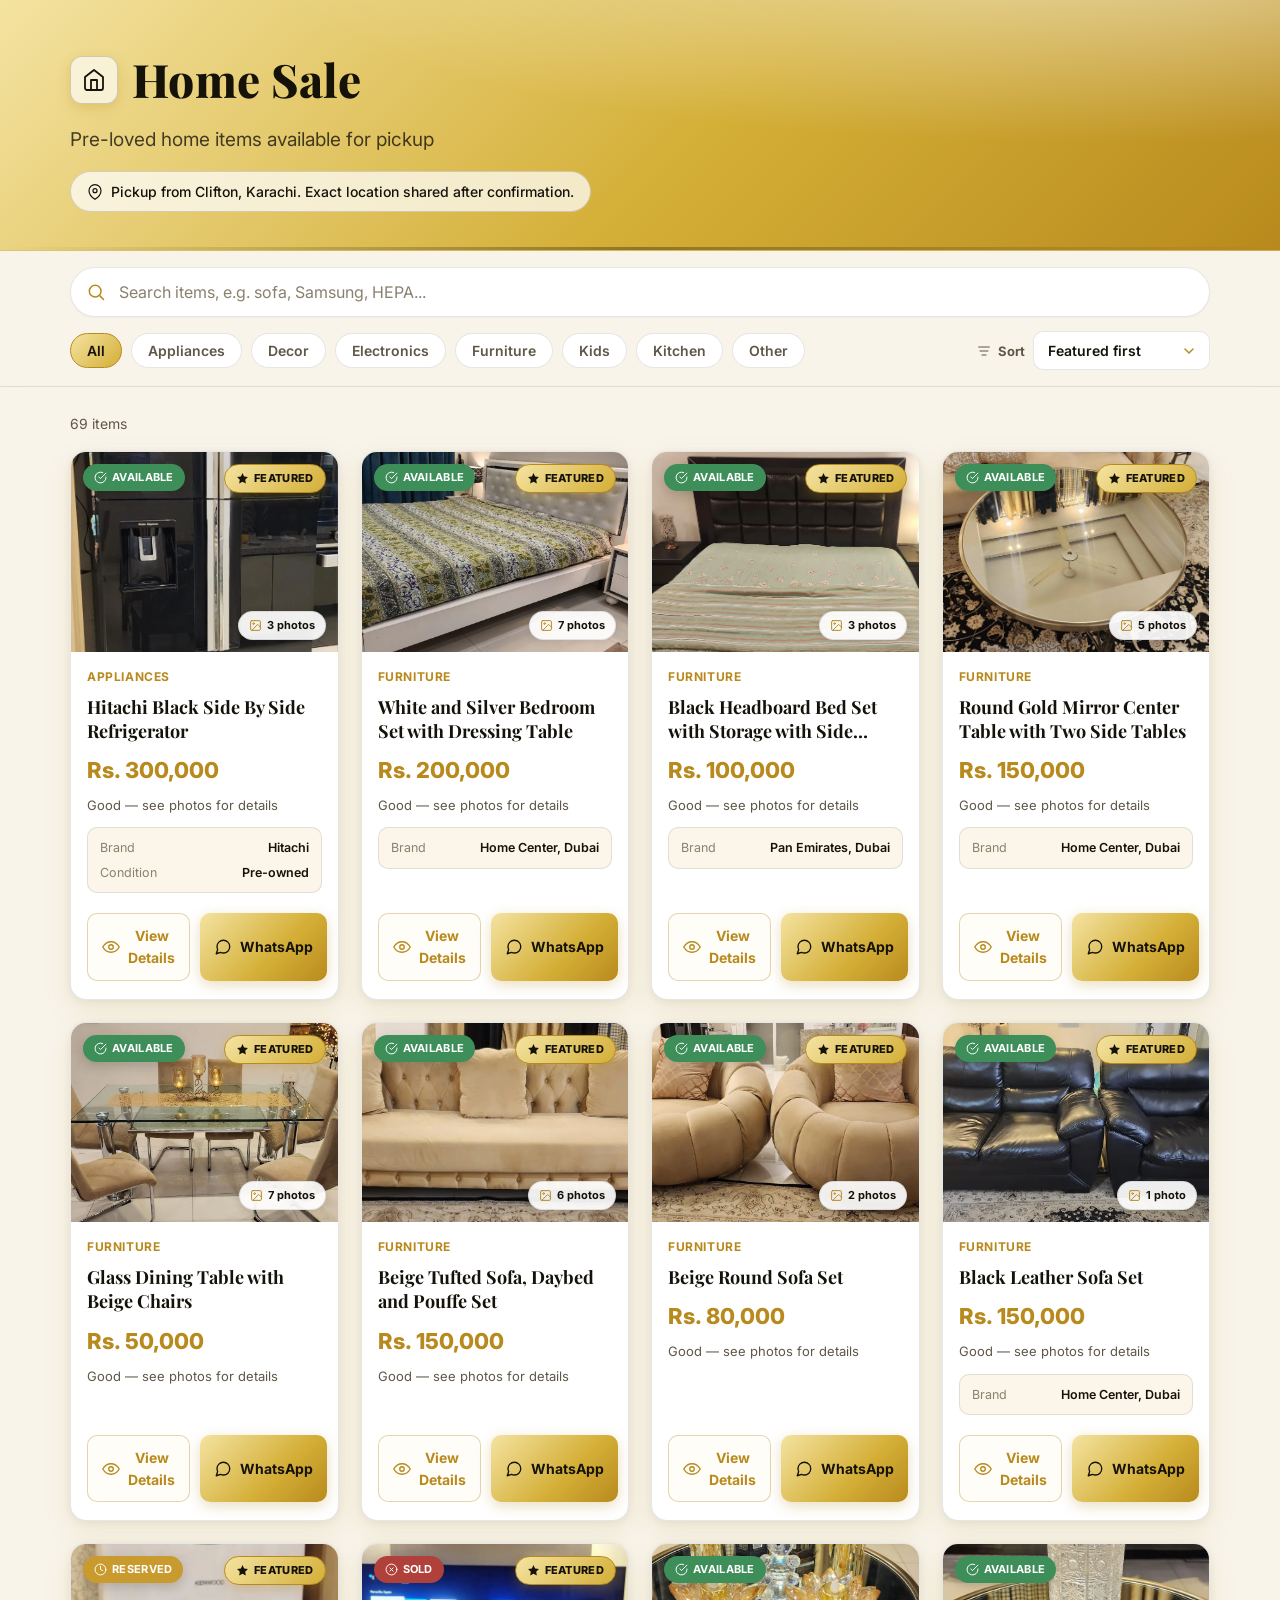
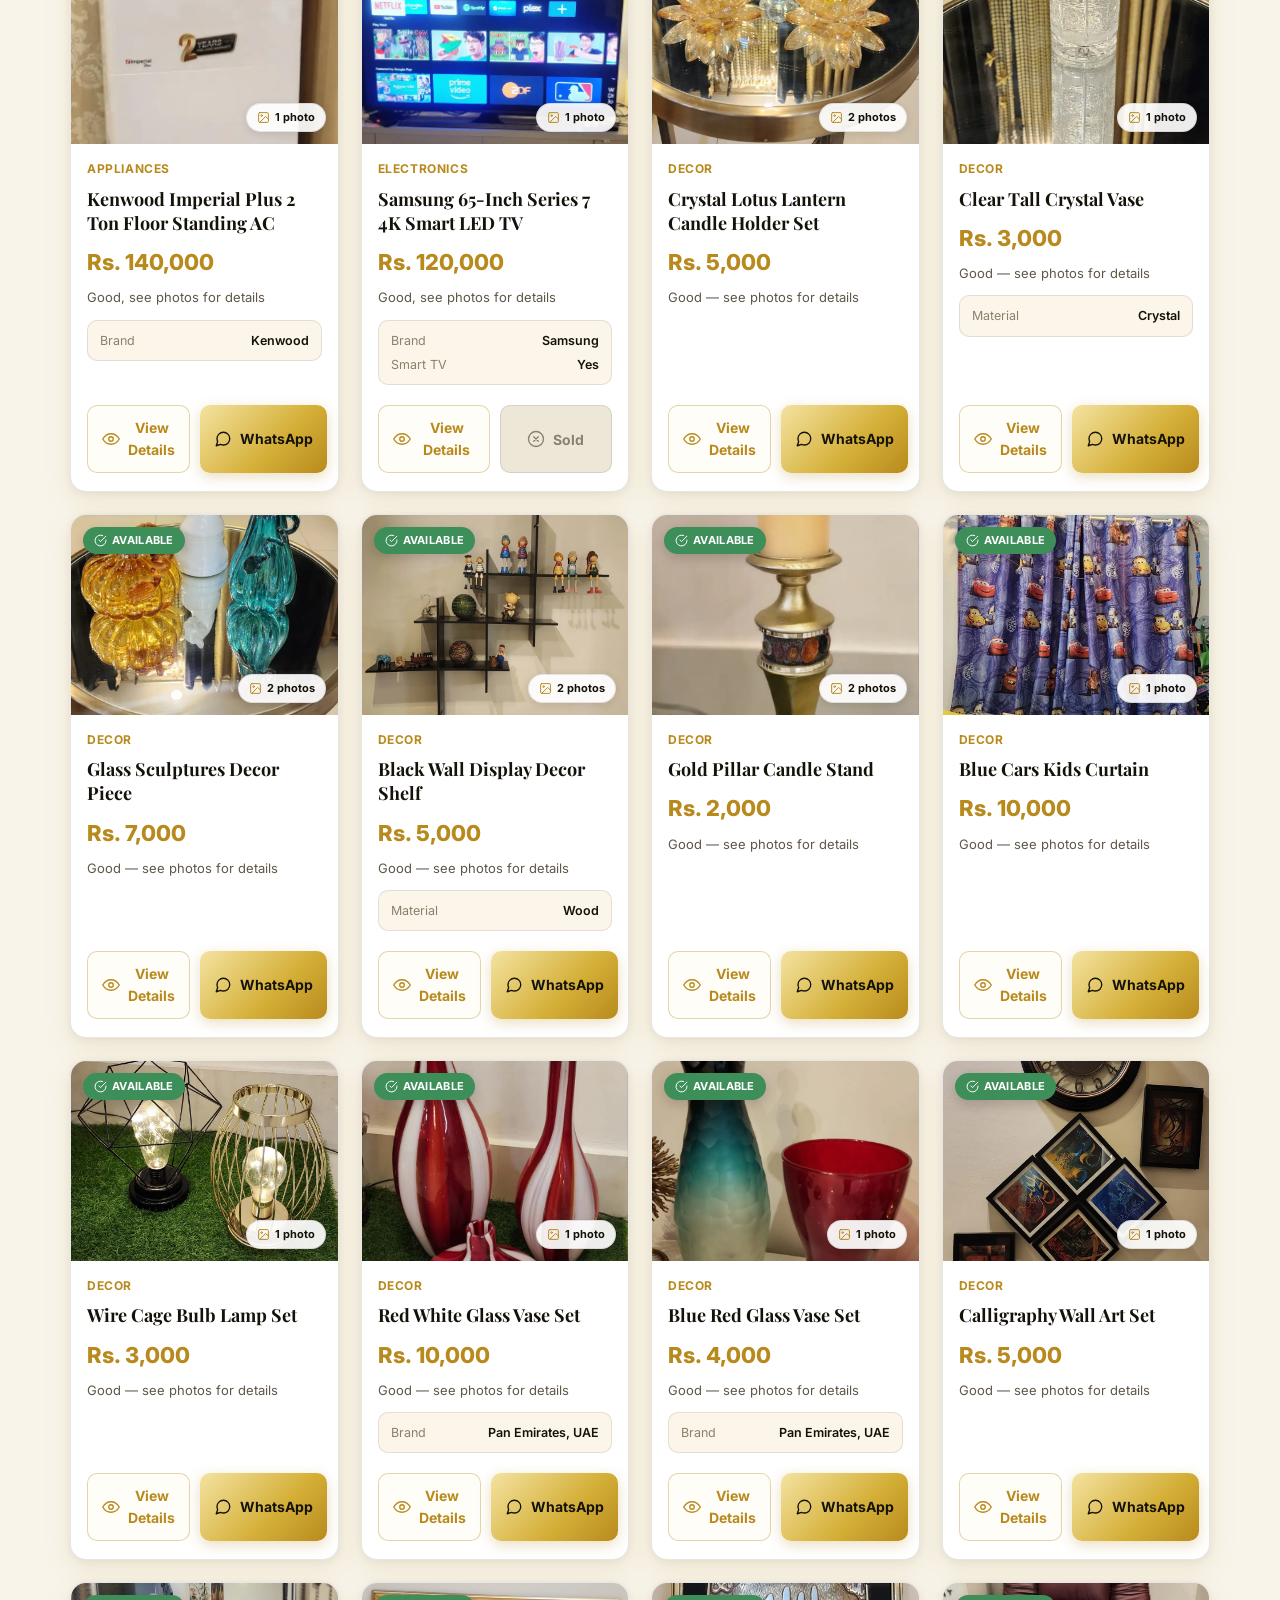
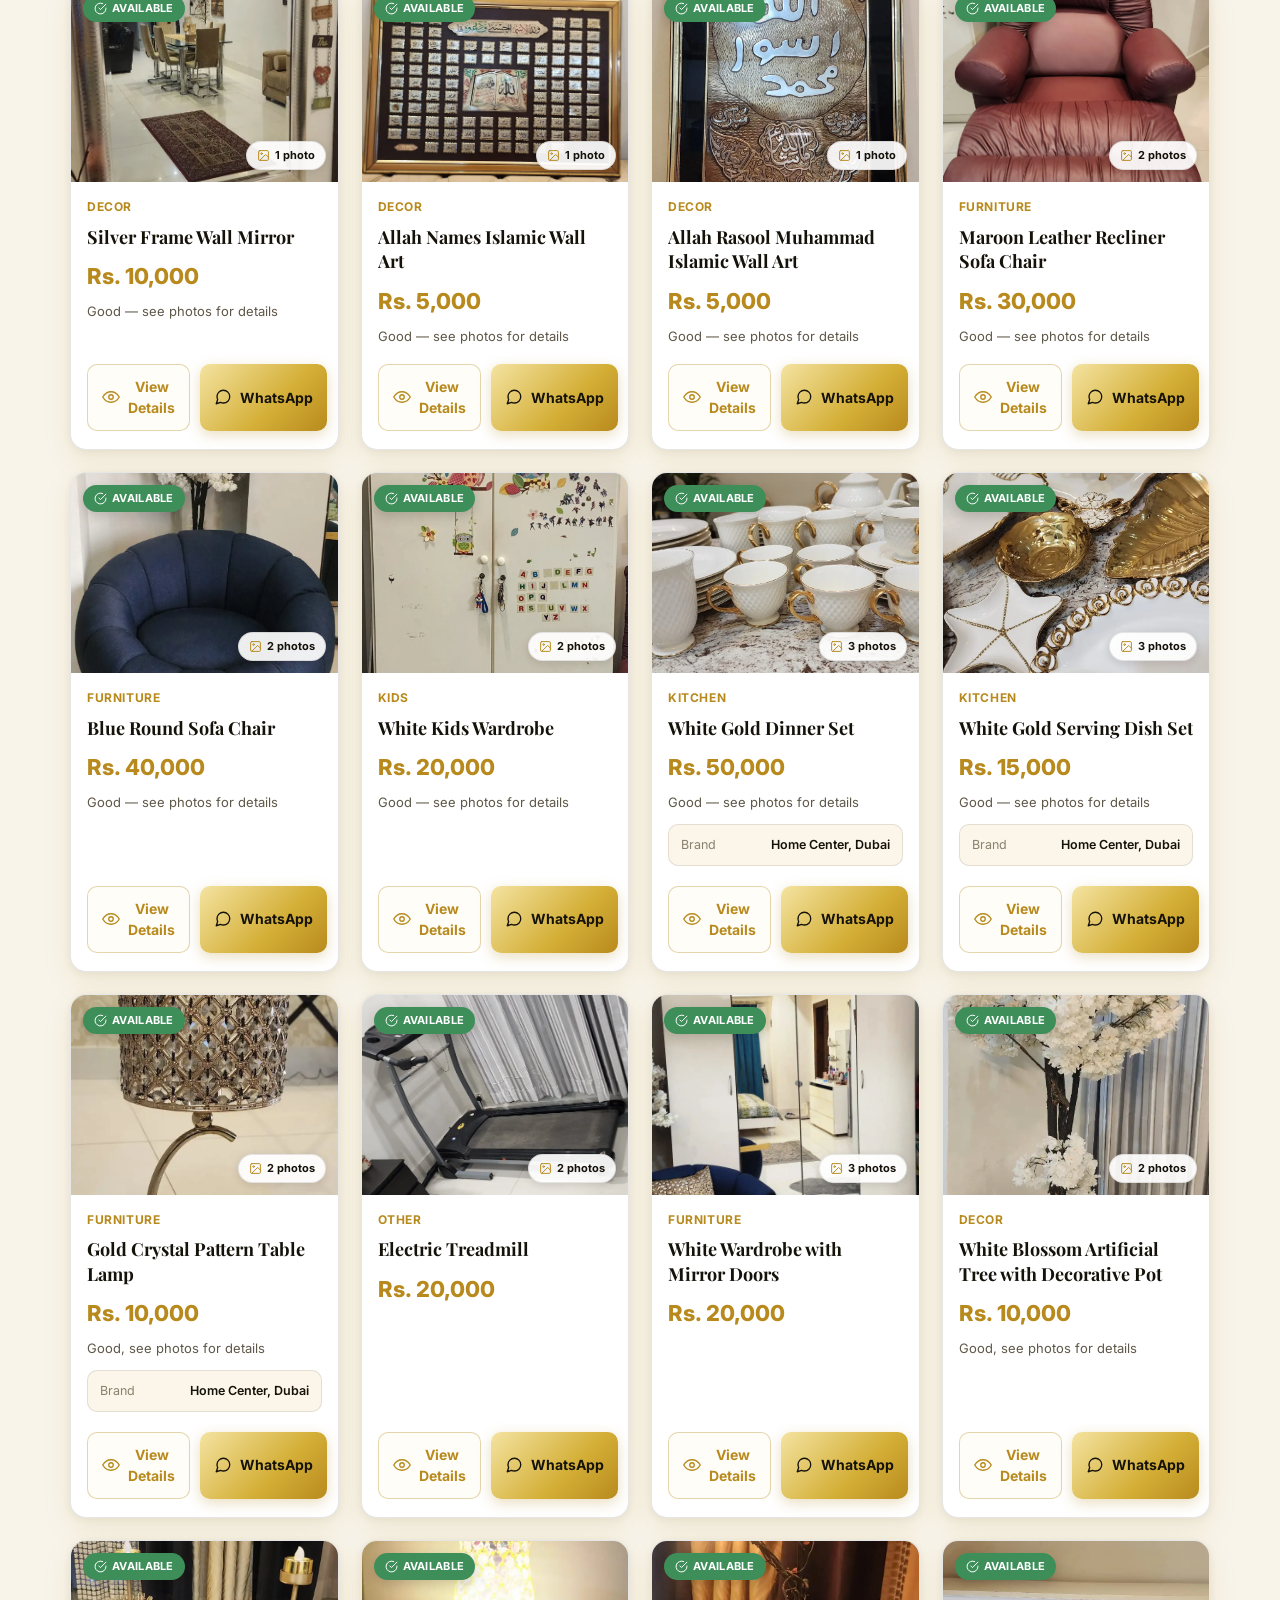
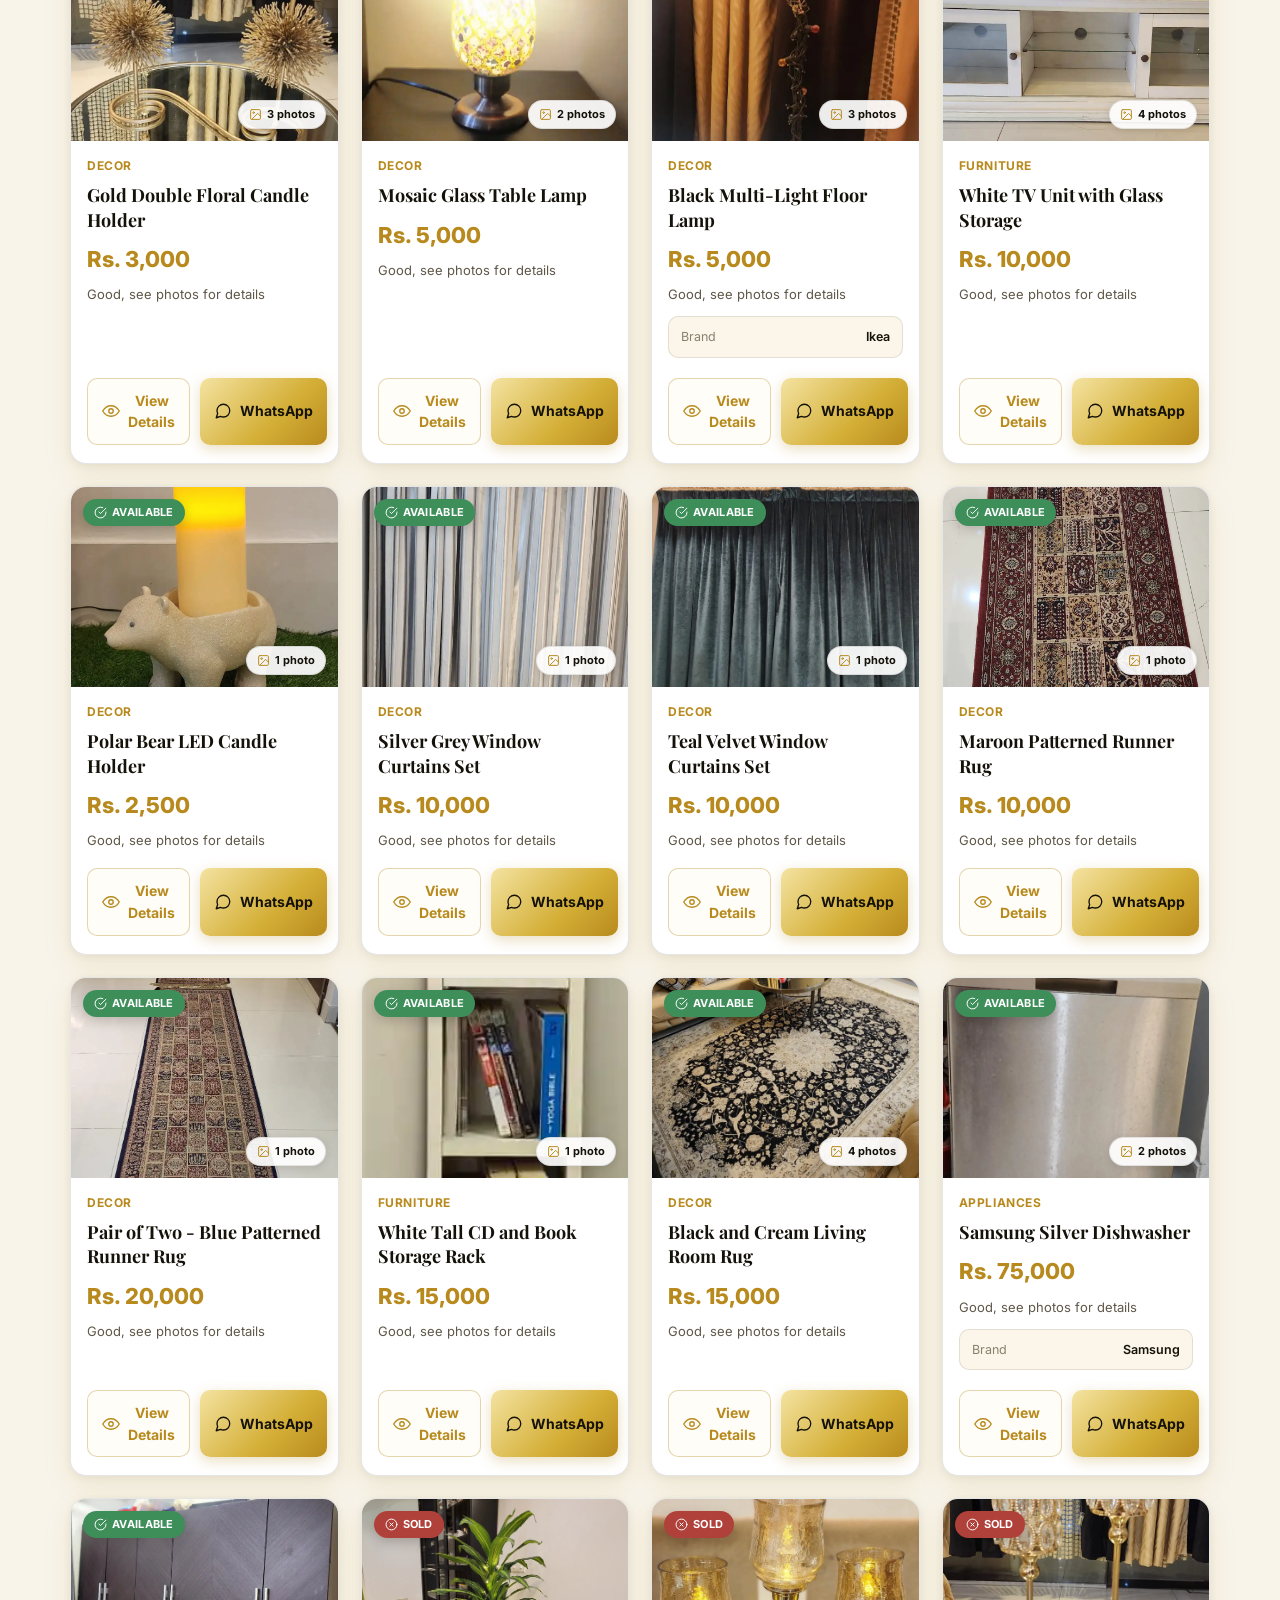
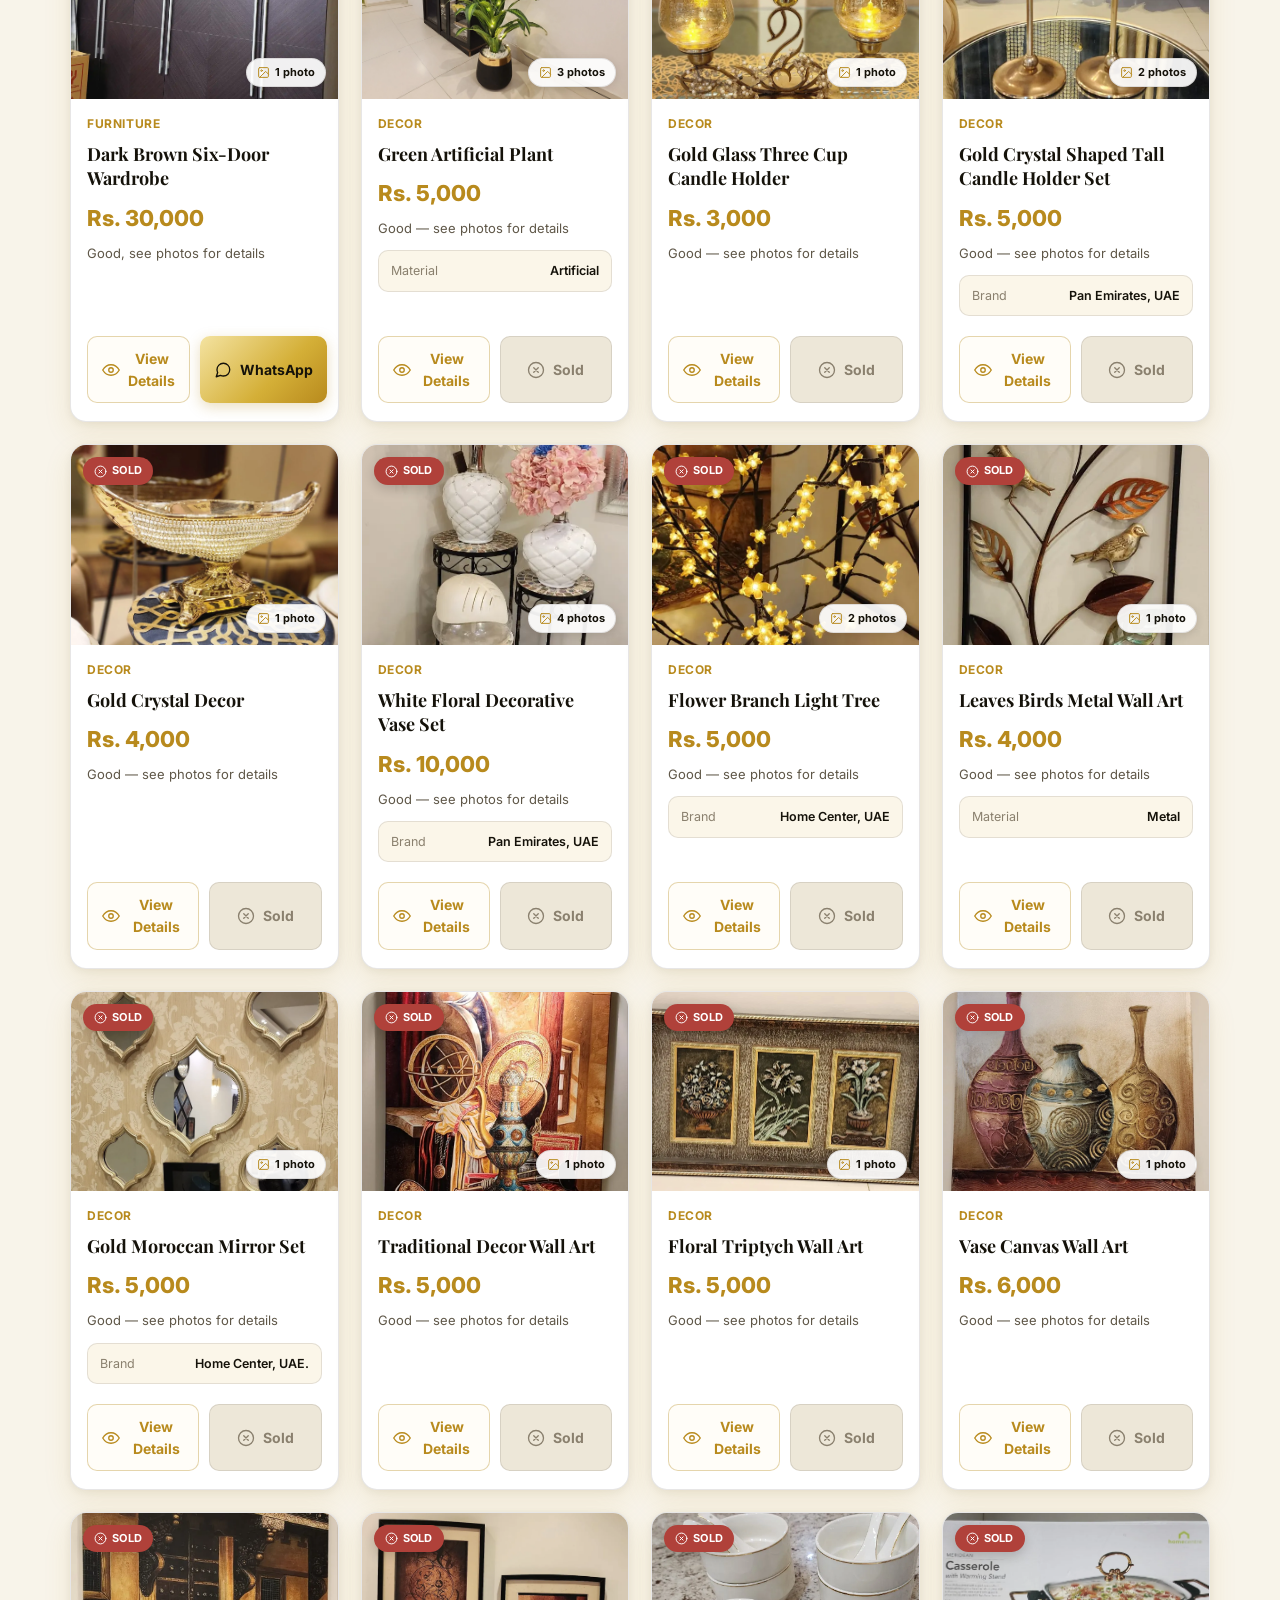
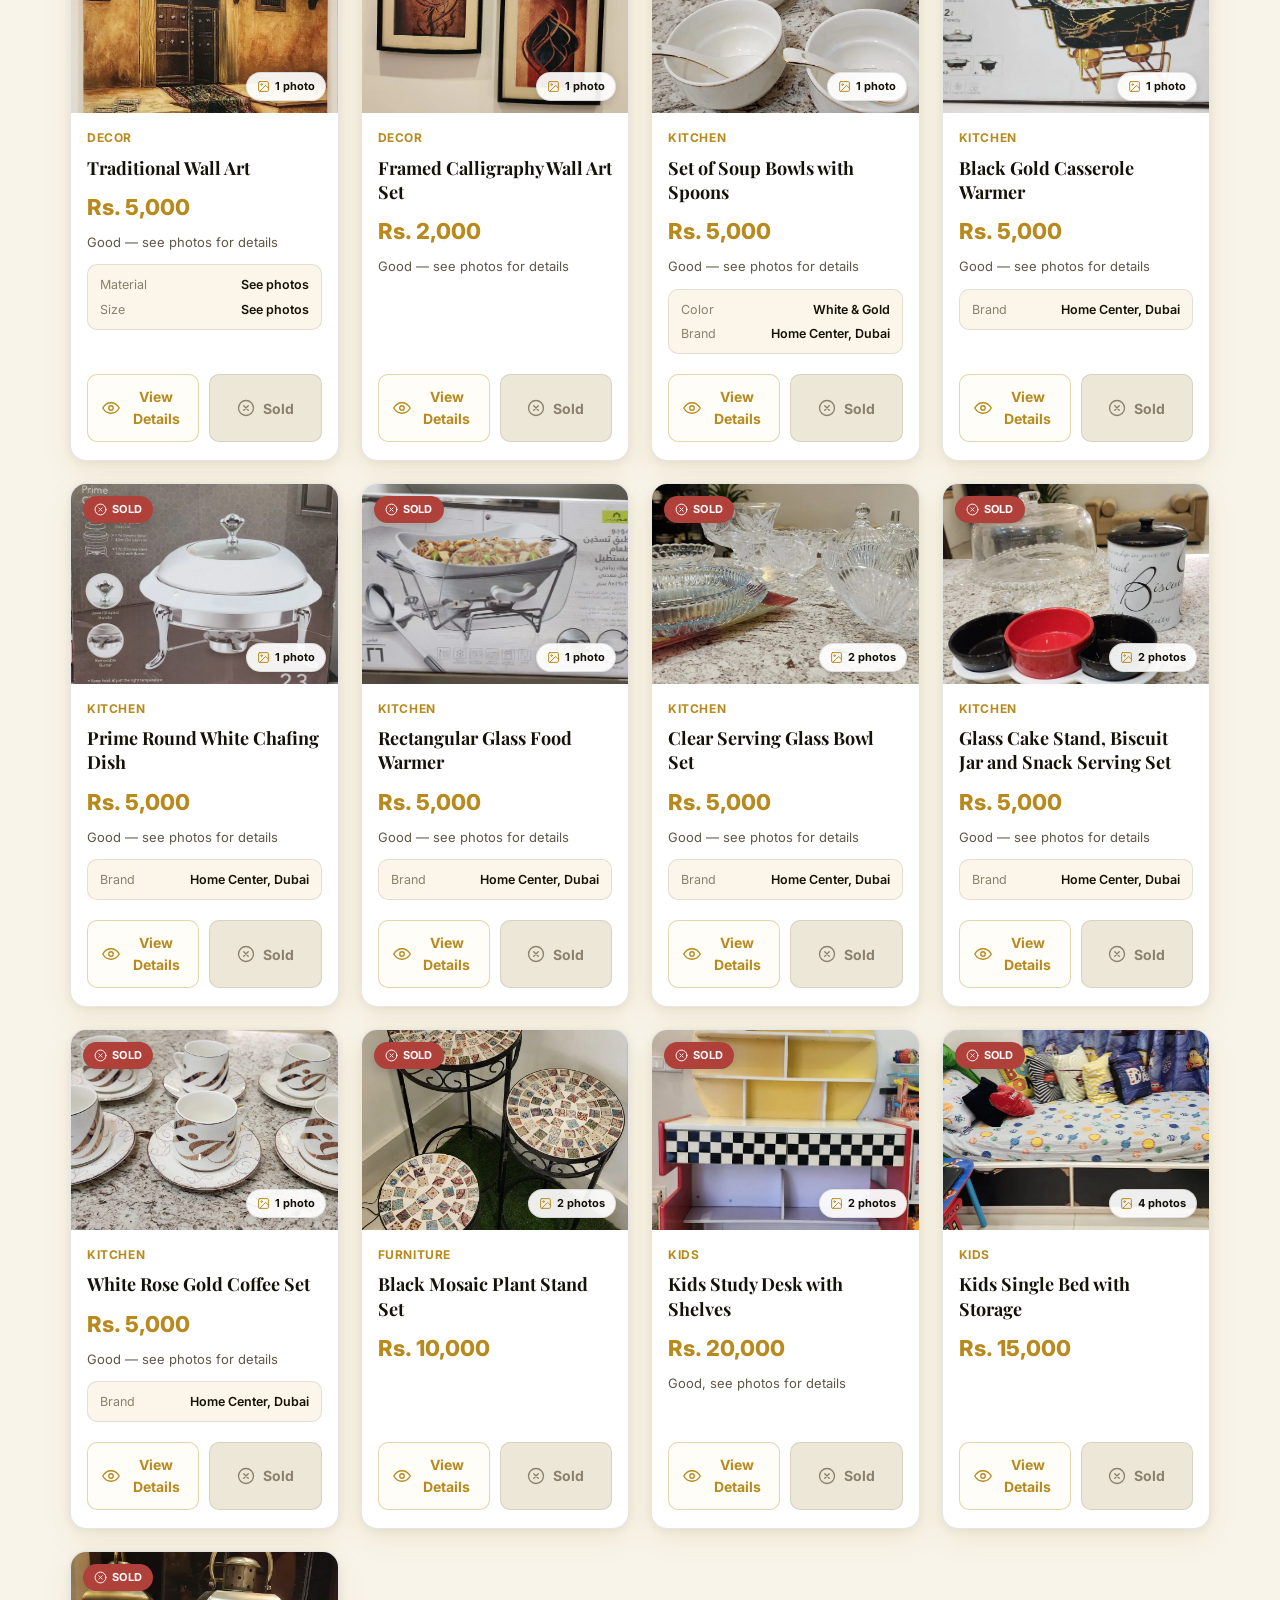
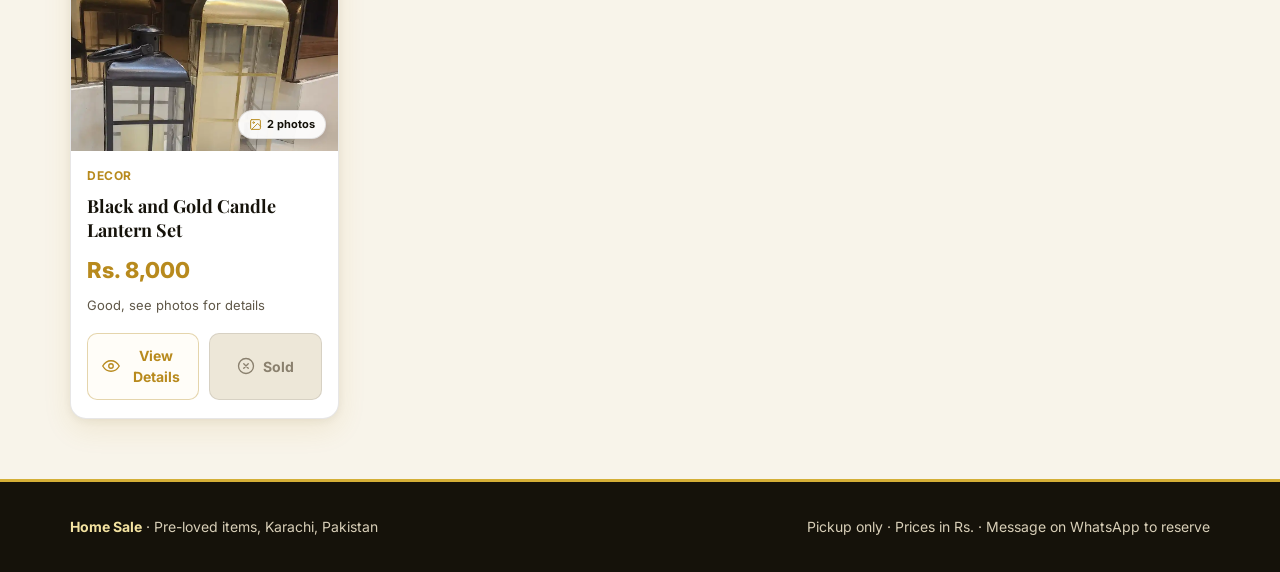
==== commit 678cd5d8: "Add files via upload Add admin login, PWA, buy/offer bar, mobile fixes." ====
--- a/index.html
+++ b/index.html
@@ -5,6 +5,15 @@
   <meta name="viewport" content="width=device-width, initial-scale=1.0" />
   <title>Home Sale - Pre-loved home items in Karachi</title>
   <meta name="description" content="Pre-loved home items available for pickup in Karachi, Pakistan. Browse furniture, electronics, appliances and more." />
+  <link rel="manifest" href="manifest.json" />
+  <meta name="theme-color" content="#D4AF37" />
+  <link rel="icon" href="images/icons/favicon.ico" sizes="any" />
+  <link rel="icon" href="images/icons/icon-192.png" type="image/png" />
+  <link rel="apple-touch-icon" href="images/icons/apple-touch-icon.png" />
+  <meta name="apple-mobile-web-app-capable" content="yes" />
+  <meta name="apple-mobile-web-app-status-bar-style" content="black-translucent" />
+  <meta name="apple-mobile-web-app-title" content="Home Sale" />
+  <meta name="mobile-web-app-capable" content="yes" />
   <link rel="preconnect" href="https://fonts.googleapis.com" />
   <link rel="preconnect" href="https://fonts.gstatic.com" crossorigin />
   <link href="https://fonts.googleapis.com/css2?family=Inter:wght@400;500;600;700&family=Playfair+Display:wght@600;700;800&display=swap" rel="stylesheet" />
@@ -60,5 +69,12 @@
 
   <script src="icons.js"></script>
   <script src="script.js"></script>
+  <script>
+    if ("serviceWorker" in navigator) {
+      window.addEventListener("load", () => {
+        navigator.serviceWorker.register("sw.js").catch(() => {});
+      });
+    }
+  </script>
 </body>
 </html>
--- a/styles.css
+++ b/styles.css
@@ -227,8 +227,9 @@
 }
 .sort-wrap select {
   width: auto;
-  padding: 8px 12px;
-  border-radius: 999px;
+  min-width: 160px;
+  padding: 10px 40px 10px 14px;
+  border-radius: var(--radius-sm);
   font-weight: 600;
   font-size: 14px;
 }
@@ -1035,8 +1036,39 @@
   background: var(--surface);
   color: var(--ink);
   outline: none;
-  transition: border-color .2s, box-shadow .2s;
+  transition: border-color .2s, box-shadow .2s, background-color .2s;
   width: 100%;
+}
+select {
+  appearance: none;
+  -webkit-appearance: none;
+  -moz-appearance: none;
+  padding-right: 40px;
+  cursor: pointer;
+  background-color: var(--surface);
+  background-image: url("data:image/svg+xml,%3Csvg xmlns='http://www.w3.org/2000/svg' width='16' height='16' viewBox='0 0 24 24' fill='none' stroke='%23B88A1D' stroke-width='2.2' stroke-linecap='round' stroke-linejoin='round'%3E%3Cpath d='M6 9l6 6 6-6'/%3E%3C/svg%3E");
+  background-repeat: no-repeat;
+  background-position: right 12px center;
+  background-size: 16px 16px;
+}
+select:hover {
+  border-color: var(--line-gold);
+  background-color: var(--surface-2);
+}
+select:focus {
+  border-color: var(--gold);
+  box-shadow: 0 0 0 3px var(--gold-tint);
+  background-color: var(--surface);
+}
+select:disabled,
+input[readonly] {
+  cursor: default;
+  background-color: var(--elev);
+  color: var(--muted);
+}
+input[readonly]:focus {
+  border-color: var(--line);
+  box-shadow: none;
 }
 input::placeholder, textarea::placeholder { color: var(--muted-2); }
 input:focus, select:focus, textarea:focus {
@@ -1077,7 +1109,20 @@
   background: var(--elev);
 }
 .admin-table tr:hover td { background: var(--gold-tint); }
-.admin-table input, .admin-table select { padding: 7px 9px; font-size: 13px; }
+.admin-table input, .admin-table select {
+  padding: 8px 32px 8px 10px;
+  font-size: 13px;
+  border-radius: var(--radius-sm);
+  min-height: 36px;
+}
+.admin-table select {
+  min-width: 108px;
+}
+.toolbar select {
+  width: auto;
+  min-width: 148px;
+  flex: 0 1 auto;
+}
 .admin-table .col-price input { width: 100px; }
 .admin-table .row-actions { display: flex; gap: 6px; white-space: nowrap; }
 
@@ -1229,28 +1274,60 @@
 
 @media (max-width: 480px) {
   .container { padding: 0 16px; }
-  .site-header { padding: 28px 0 24px; }
+  .site-header { padding: 14px 0 12px; }
+  .brand-row { gap: 8px; margin-bottom: 4px; }
+  .brand-badge { width: 34px; height: 34px; border-radius: 9px; }
+  .brand-badge svg { width: 17px; height: 17px; }
+  .site-title { font-size: 21px; }
+  .site-subtitle { font-size: 12.5px; margin: 1px 0 8px; }
   .pickup-note {
-    font-size: 13px;
+    font-size: 12px;
     max-width: 100%;
     align-items: flex-start;
-    border-radius: 12px;
-    line-height: 1.45;
-  }
+    border-radius: 10px;
+    line-height: 1.4;
+    padding: 6px 12px;
+    gap: 6px;
+  }
+  .pickup-note svg { width: 14px; height: 14px; flex-shrink: 0; margin-top: 1px; }
+  .controls { padding: 8px 0; margin-bottom: 14px; }
+  .search-wrap { margin-bottom: 8px; }
+  #searchInput { padding: 9px 14px 9px 42px; font-size: 15px; }
+  .search-wrap .search-icon { left: 14px; }
   .controls-row {
     flex-direction: column;
     align-items: stretch;
-  }
+    gap: 8px;
+  }
+  .category-filters {
+    flex-wrap: nowrap;
+    overflow-x: auto;
+    -webkit-overflow-scrolling: touch;
+    scrollbar-width: none;
+    padding-bottom: 1px;
+    margin: 0 -16px;
+    padding-left: 16px;
+    padding-right: 16px;
+    min-width: 0;
+    max-width: 100%;
+    flex: 1 1 auto;
+  }
+  .category-filters::-webkit-scrollbar { display: none; }
+  .chip { padding: 6px 14px; font-size: 13px; }
   .sort-wrap {
     width: 100%;
     justify-content: space-between;
     white-space: normal;
   }
+  .sort-wrap label { font-size: 12px; }
   .sort-wrap select {
     flex: 1;
     min-width: 0;
     max-width: 100%;
-  }
+    padding: 8px 34px 8px 12px;
+    font-size: 13px;
+  }
+  .results-meta { margin: 0 0 10px; font-size: 13px; }
   .product-grid {
     grid-template-columns: 1fr;
     gap: 18px;
@@ -1303,3 +1380,134 @@
   }
 }
 .link-btn svg { width: 16px; height: 16px; }
+
+/* ---------- Admin login gate ---------- */
+body.admin-locked #adminApp { display: none; }
+.admin-login-screen {
+  min-height: 100vh;
+  display: flex;
+  align-items: center;
+  justify-content: center;
+  padding: 24px;
+  background: radial-gradient(circle at top, var(--gold-tint), var(--bg) 60%);
+}
+.admin-login-box {
+  width: 100%;
+  max-width: 380px;
+  background: var(--surface);
+  border: 1px solid var(--line-gold);
+  border-radius: var(--radius);
+  box-shadow: var(--shadow-lg);
+  padding: 28px 26px;
+  display: flex;
+  flex-direction: column;
+  gap: 6px;
+}
+.admin-login-brand { margin-bottom: 6px; }
+.admin-login-title {
+  font-family: var(--font-heading);
+  font-size: 22px;
+  color: var(--ink);
+  margin: 0 0 4px;
+}
+.admin-login-hint { margin: 0 0 14px; }
+.admin-login-error {
+  color: var(--sold);
+  font-size: 13px;
+  font-weight: 600;
+  margin: -4px 0 6px;
+}
+.admin-login-submit { width: 100%; margin-top: 6px; justify-content: center; }
+.admin-login-note {
+  margin-top: 14px;
+  padding-top: 14px;
+  border-top: 1px dashed var(--line);
+  font-size: 12px;
+}
+
+/* ---------- Sticky buy bar (product page) ---------- */
+body.has-buy-bar { padding-bottom: 84px; }
+.buy-bar {
+  position: fixed;
+  left: 0; right: 0; bottom: 0;
+  z-index: 70;
+  background: var(--surface);
+  border-top: 1px solid var(--line-gold);
+  box-shadow: 0 -8px 24px rgba(21, 18, 10, 0.12);
+  padding: 10px max(14px, env(safe-area-inset-left)) calc(10px + env(safe-area-inset-bottom)) max(14px, env(safe-area-inset-right));
+}
+.buy-bar.hidden { display: none; }
+.buy-bar-inner {
+  max-width: 1180px;
+  margin: 0 auto;
+  display: flex;
+  align-items: center;
+  gap: 14px;
+}
+.buy-bar-price {
+  display: flex;
+  flex-direction: column;
+  line-height: 1.15;
+  flex-shrink: 0;
+}
+.buy-bar-label {
+  font-size: 11px;
+  color: var(--muted);
+  text-transform: uppercase;
+  letter-spacing: .04em;
+}
+.buy-bar-price strong {
+  font-family: var(--font-heading);
+  font-size: 18px;
+  color: var(--gold-deep);
+}
+.buy-bar-actions {
+  flex: 1;
+  display: flex;
+  gap: 10px;
+}
+.buy-bar-actions .btn {
+  flex: 1;
+  justify-content: center;
+}
+
+/* ---------- Offer bottom sheet ---------- */
+.offer-sheet-backdrop {
+  position: fixed; inset: 0;
+  background: rgba(21, 18, 10, 0.5);
+  display: none;
+  align-items: flex-end;
+  justify-content: center;
+  z-index: 95;
+  backdrop-filter: blur(3px);
+}
+.offer-sheet-backdrop.open { display: flex; }
+.offer-sheet {
+  width: 100%;
+  max-width: 480px;
+  background: var(--surface);
+  border: 1px solid var(--line-gold);
+  border-bottom: none;
+  border-radius: var(--radius) var(--radius) 0 0;
+  padding: 22px 22px calc(22px + env(safe-area-inset-bottom));
+  box-shadow: var(--shadow-lg);
+}
+.offer-sheet-head {
+  display: flex; justify-content: space-between; align-items: center;
+  margin-bottom: 10px;
+}
+.offer-sheet-head h2 { margin: 0; font-family: var(--font-heading); color: var(--gold-deep); font-size: 20px; }
+.offer-sheet-hint { margin: 0 0 16px; color: var(--muted); }
+.offer-sheet-hint strong { color: var(--ink); }
+.offer-sheet-error {
+  color: var(--sold);
+  font-size: 13px;
+  font-weight: 600;
+  margin: -6px 0 10px;
+}
+.offer-send-btn { width: 100%; justify-content: center; margin-top: 4px; }
+
+@media (min-width: 640px) {
+  .offer-sheet-backdrop { align-items: center; }
+  .offer-sheet { border-radius: var(--radius); border-bottom: 1px solid var(--line-gold); }
+}
